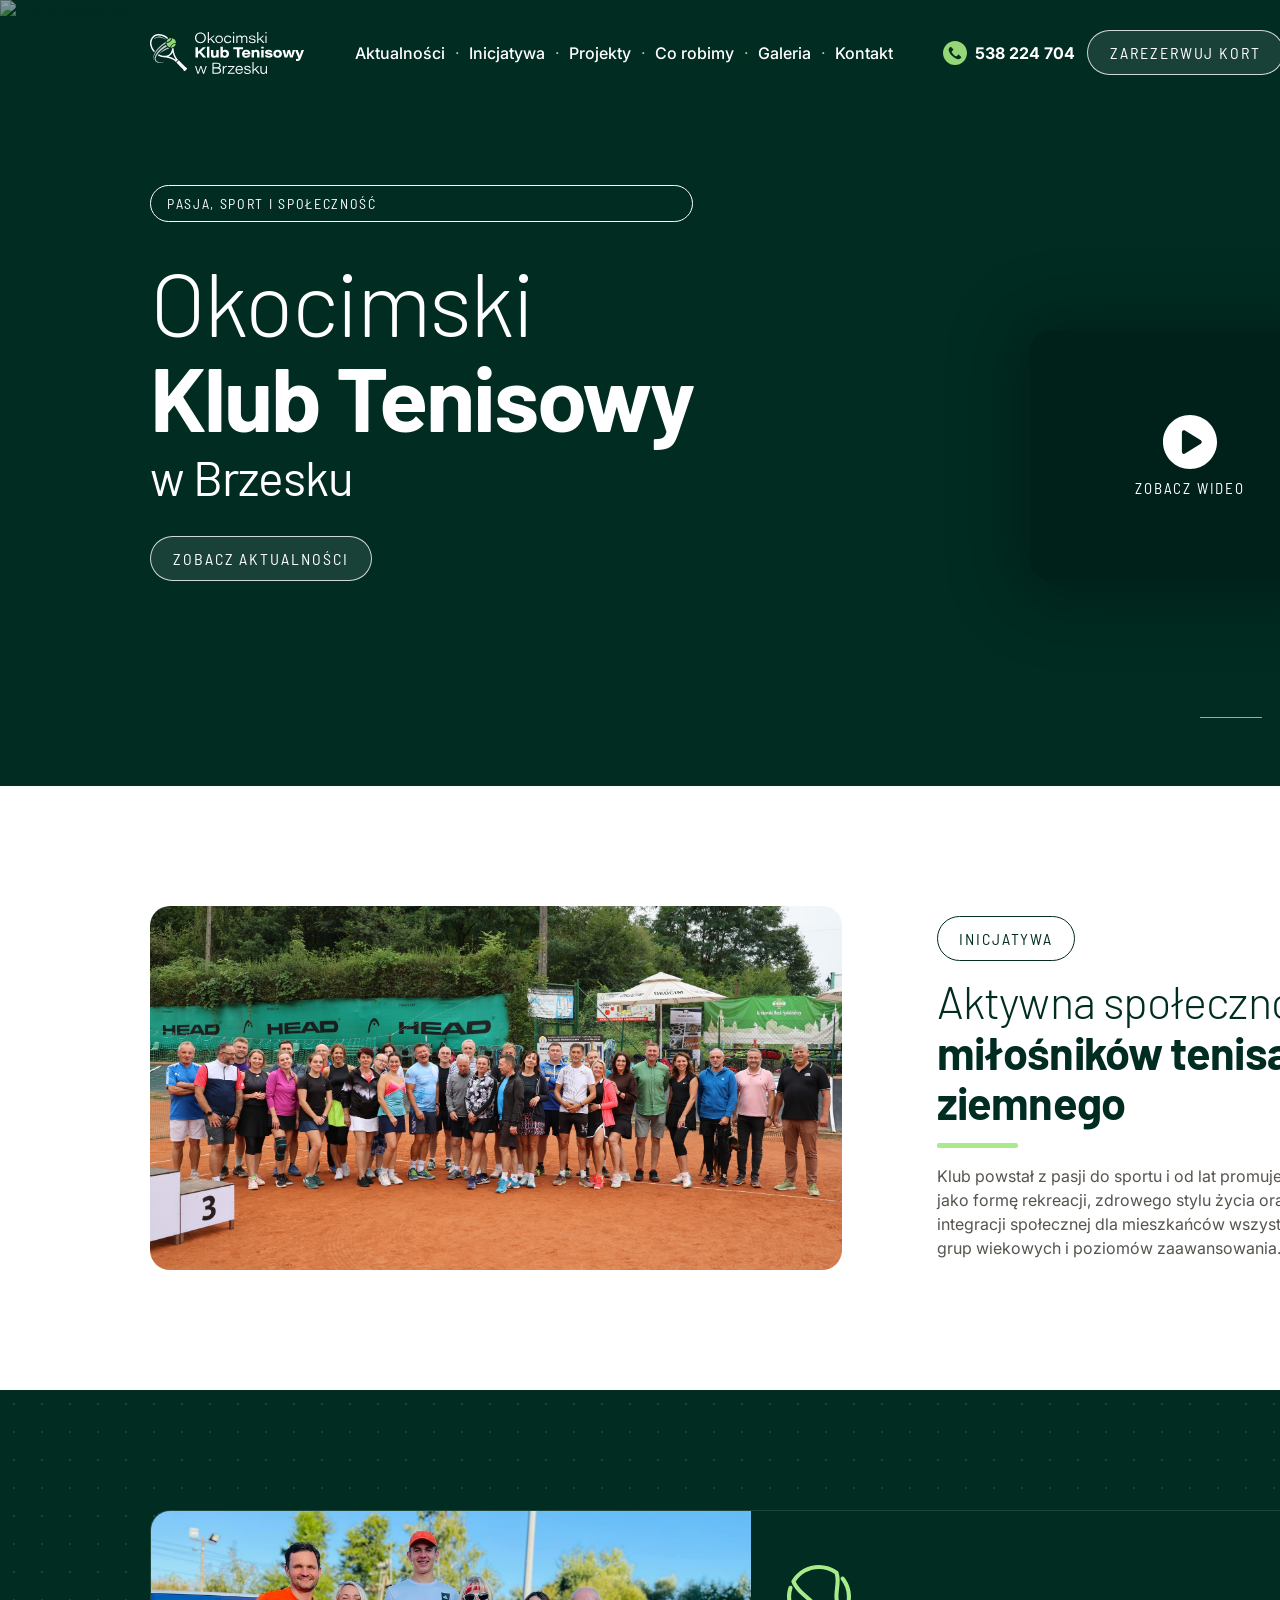
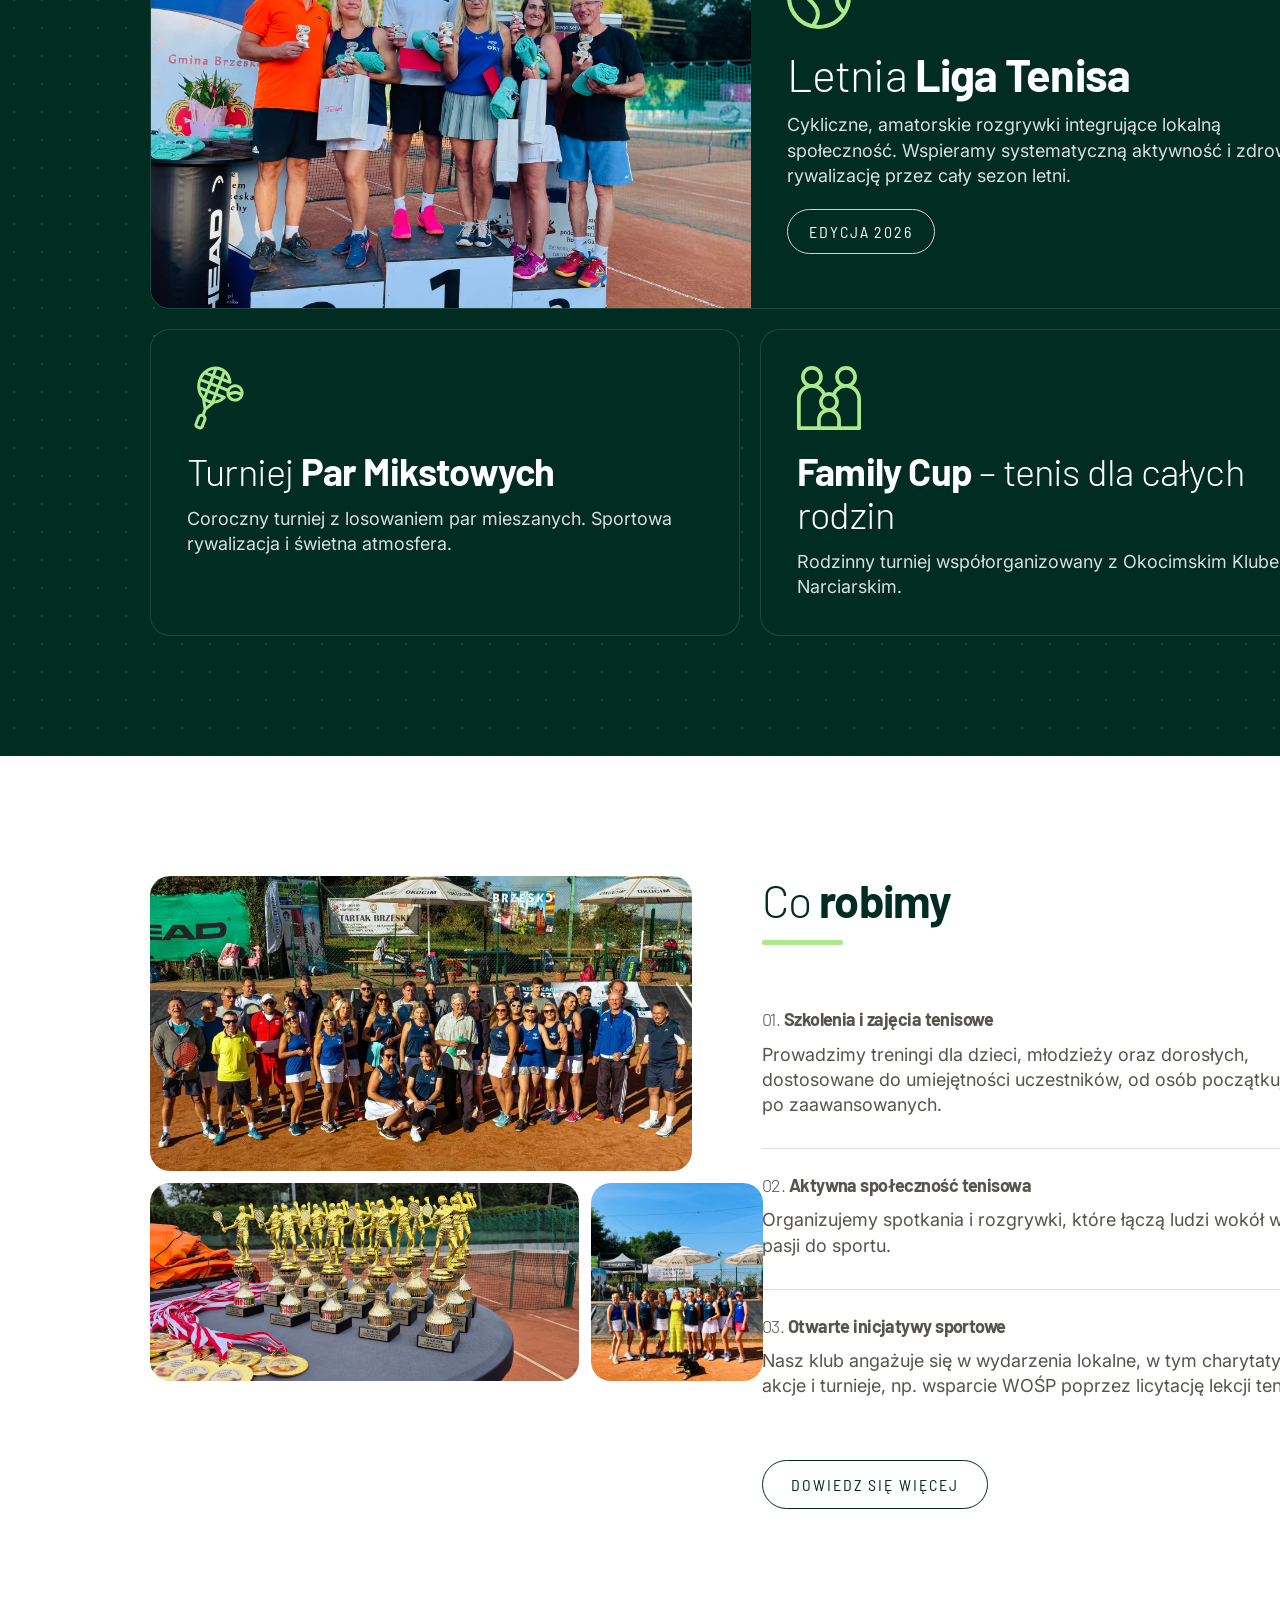
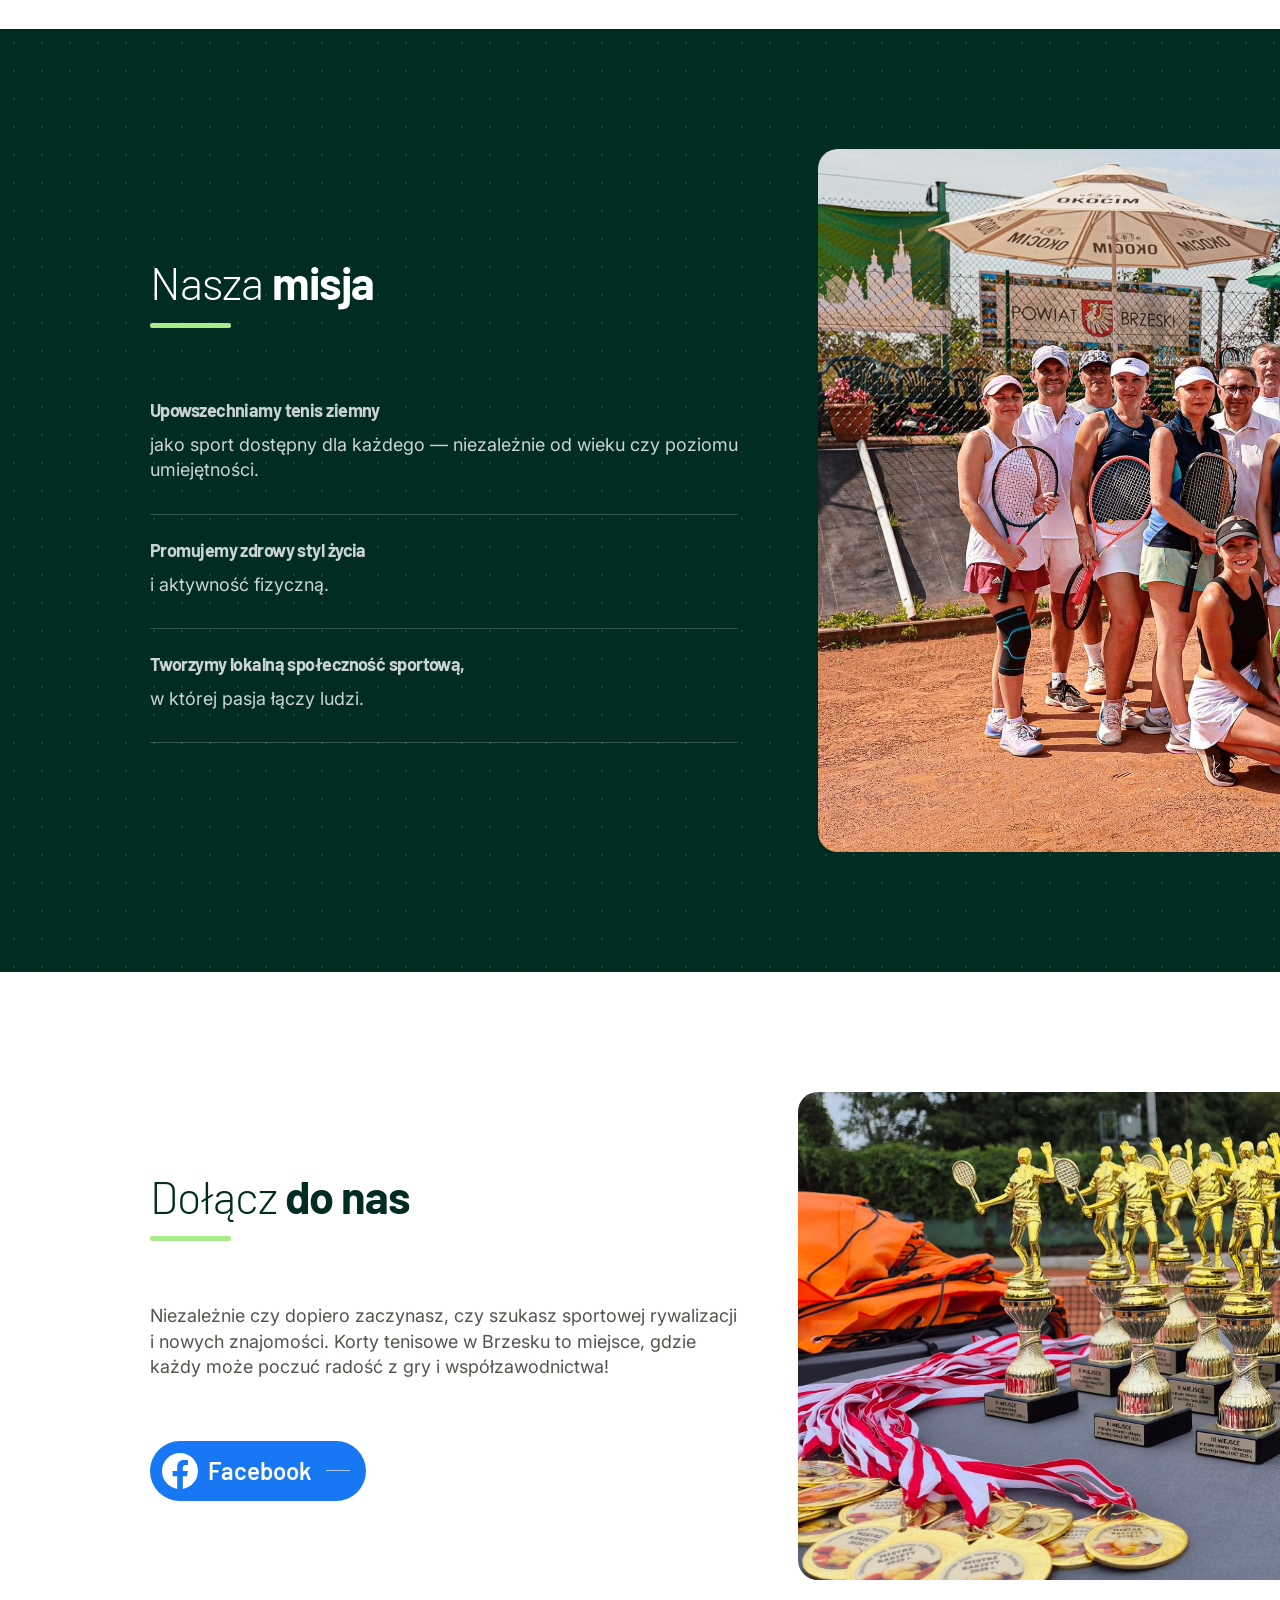
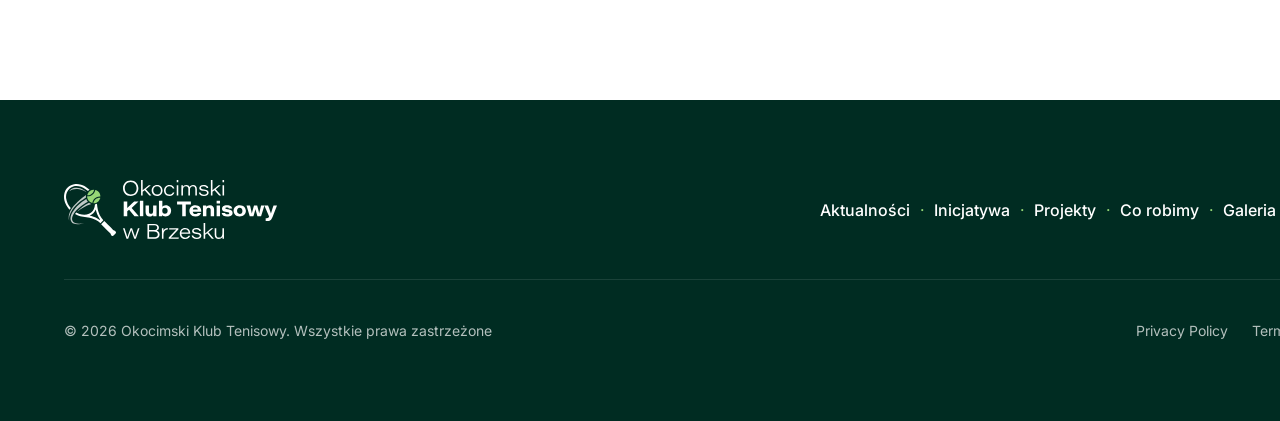
==== index.html @ e3956893 "initial commit: OKT Klub website with hero video" ====
<!DOCTYPE html>
<html lang="pl">
<head>
  <meta charset="UTF-8">
  <meta name="viewport" content="width=device-width, initial-scale=1.0">
  <title>Okocimski Klub Tenisowy w Brzesku</title>
  <link rel="stylesheet" href="assets/css/style.css">
  <style>
    /* ── Hero ── */
    .hero__body {
      position: relative;
      z-index: 5;
      display: flex;
      justify-content: space-between;
      align-items: flex-end;
      padding: 80px 150px 100px;
    }
    .hero__content { display: flex; flex-direction: column; gap: 32px; }
    .hero__badge {
      display: inline-flex; align-items: center; padding: 9px 16px;
      border: 1px solid #fff; border-radius: 100px;
      font-family: 'Barlow Semi Condensed', sans-serif; font-size: 14px;
      letter-spacing: .12em; text-transform: uppercase; color: #fff;
    }
    .hero__heading { display: flex; flex-direction: column; color: #fff; }
    .hero__heading-top  { font-family:'Barlow',sans-serif; font-weight:300; font-size:90px; line-height:1.05; letter-spacing:-2px; }
    .hero__heading-main { font-family:'Barlow',sans-serif; font-weight:700; font-size:90px; line-height:1.05; letter-spacing:-2px; }
    .hero__heading-sub  { font-family:'Barlow',sans-serif; font-weight:400; font-size:48px; line-height:1.1;  letter-spacing:-1px; margin-top:8px; }
    .hero__video-card { flex-shrink:0; position:relative; width:320px; border-radius:20px; overflow:hidden; box-shadow:0 4px 64px 20px rgba(0,0,0,.25); cursor:pointer; }
    .hero__video-card video { width:100%; height:250px; object-fit:cover; display:block; }
    .hero__video-overlay { position:absolute; inset:0; display:flex; flex-direction:column; align-items:center; justify-content:center; gap:10px; background:rgba(0,0,0,.25); transition:opacity .3s; }
    .hero__video-overlay.hidden { opacity:0; pointer-events:none; }
    .hero__play-btn { width:54px; height:54px; }
    .hero__video-label { font-family:'Barlow Semi Condensed',sans-serif; font-size:15px; letter-spacing:.12em; text-transform:uppercase; color:#fff; }
    .hero__scroll { position:absolute; z-index:5; right:150px; bottom:60px; display:flex; align-items:center; gap:20px; }
    .hero__scroll-line { width:62px; height:1px; background:rgba(255,255,255,.6); }
    .hero__scroll-label { font-family:'Barlow Semi Condensed',sans-serif; font-size:15px; letter-spacing:.12em; text-transform:uppercase; color:rgba(255,255,255,.8); }
    /* ── Aktywna ── */
    .aktywna { display:flex; gap:95px; align-items:center; }
    .aktywna__img { flex-shrink:0; width:692px; height:364px; border-radius:20px; object-fit:cover; }
    .aktywna__content { flex:1; display:flex; flex-direction:column; gap:16px; }
    /* ── Events ── */
    .events-grid { display:flex; flex-direction:column; gap:20px; position:relative; z-index:2; }
    .event-card-main { display:flex; gap:36px; align-items:center; background:var(--green-dark); border:1px solid rgba(255,255,255,.12); border-radius:20px; overflow:hidden; height:399px; }
    .event-card-main__img { width:600px; height:100%; object-fit:cover; flex-shrink:0; }
    .event-card-main__body { flex:1; display:flex; flex-direction:column; gap:21px; align-items:flex-start; padding-right:36px; }
    .event-card-main__icon { width:64px; height:64px; }
    .events-row { display:grid; grid-template-columns:1fr 1fr; gap:20px; }
    .event-card-small { background:var(--green-dark); border:1px solid rgba(255,255,255,.12); border-radius:20px; padding:36px; display:flex; flex-direction:column; gap:21px; }
    .event-card-small__icon { width:64px; height:64px; }
    /* ── Co robimy ── */
    .co-robimy { display:flex; gap:70px; align-items:flex-start; }
    .co-robimy__gallery { flex-shrink:0; width:542px; display:flex; flex-direction:column; gap:12px; }
    .co-robimy__img-top { width:100%; height:295px; border-radius:20px; object-fit:cover; }
    .co-robimy__img-row { display:flex; gap:12px; }
    .co-robimy__img-bottom { flex:1; height:198px; border-radius:20px; object-fit:cover; }
    .co-robimy__content { flex:1; display:flex; flex-direction:column; gap:62px; }
    .co-robimy__list { display:flex; flex-direction:column; gap:24px; }
    .co-robimy__item { display:flex; flex-direction:column; gap:9px; padding-bottom:31px; border-bottom:1px solid rgba(0,44,34,.15); }
    .co-robimy__item:last-child { border-bottom:none; padding-bottom:0; }
    .co-robimy__item-title { font-family:'Barlow',sans-serif; font-size:28px; line-height:1.1; letter-spacing:-.56px; color:var(--green-dark); }
    .co-robimy__item-title span { font-weight:300; }
    .co-robimy__item-title strong { font-weight:700; }
    .co-robimy__item p { font-size:18px; line-height:1.4; color:var(--text-gray); }
    /* ── Misja ── */
    .misja { display:flex; align-items:center; gap:80px; position:relative; z-index:2; }
    .misja__content { flex:0 0 auto; width:588px; display:flex; flex-direction:column; gap:70px; }
    .misja__list { display:flex; flex-direction:column; gap:23px; }
    .misja__item { display:flex; flex-direction:column; gap:9px; padding-bottom:31px; border-bottom:1px solid rgba(255,255,255,.2); }
    .misja__item-title { font-family:'Barlow',sans-serif; font-weight:700; font-size:28px; line-height:1.1; letter-spacing:-.56px; color:#fff; }
    .misja__item p { font-size:18px; line-height:1.4; color:rgba(255,255,255,.8); }
    .misja__image { flex:1; height:703px; border-radius:20px; object-fit:cover; object-position:center top; }
    /* ── Dołącz ── */
    .dolacz { display:flex; align-items:center; justify-content:space-between; gap:60px; }
    .dolacz__content { flex-shrink:0; width:588px; display:flex; flex-direction:column; gap:62px; }
    .dolacz__text { font-size:18px; line-height:1.4; color:var(--text-gray); }
    .dolacz__img { flex:1; height:488px; border-radius:20px; object-fit:cover; }
  </style>
</head>
<body>

<!-- ═══ HERO ═══ -->
<section class="hero">
  <img class="hero__bg" src="assets/images/hero-bg.jpg" alt="Korty tenisowe">
  <nav class="nav">
    <a href="index.html" class="nav__logo">
      <img class="nav__logo-icon" src="assets/images/logo-icon.svg" alt="OKT">
      <span class="nav__logo-text">
        <img class="nav__logo-name" src="assets/images/logo-name.svg" alt="Okocimski Klub Tenisowy">
        <img class="nav__logo-city" src="assets/images/logo-city.svg" alt="w Brzesku">
      </span>
    </a>
    <ul class="nav__links">
      <li><a href="aktualnosci.html">Aktualności</a></li><li><span class="nav__dot">·</span></li>
      <li><a href="inicjatywa.html">Inicjatywa</a></li><li><span class="nav__dot">·</span></li>
      <li><a href="projekty.html">Projekty</a></li><li><span class="nav__dot">·</span></li>
      <li><a href="co-robimy.html">Co robimy</a></li><li><span class="nav__dot">·</span></li>
      <li><a href="galeria.html">Galeria</a></li><li><span class="nav__dot">·</span></li>
      <li><a href="kontakt.html">Kontakt</a></li>
    </ul>
    <div class="nav__right">
      <div class="nav__phone">
        <img src="assets/images/phone-icon.svg" alt="">
        <span>538 224 704</span>
      </div>
      <a href="kontakt.html" class="btn-outline">Zarezerwuj kort</a>
      <div class="nav__social">
        <img src="assets/images/facebook-icon.svg" alt="Facebook">
        <img src="assets/images/instagram-icon.svg" alt="Instagram">
      </div>
    </div>
  </nav>
  <div class="hero__body">
    <div class="hero__content">
      <span class="hero__badge">Pasja, Sport i Społeczność</span>
      <div class="hero__heading">
        <span class="hero__heading-top">Okocimski</span>
        <span class="hero__heading-main">Klub Tenisowy</span>
        <span class="hero__heading-sub">w Brzesku</span>
      </div>
      <a href="aktualnosci.html" class="btn-outline" style="width:fit-content;">Zobacz aktualności</a>
    </div>
    <div class="hero__video-card" id="heroVideoCard">
      <video id="heroVideo" src="assets/29 września 2023 [0QRg7v_GG4A] (3)_1.mp4" muted playsinline preload="metadata"></video>
      <div class="hero__video-overlay" id="heroVideoOverlay">
        <img class="hero__play-btn" src="assets/images/play-button.svg" alt="Odtwórz">
        <span class="hero__video-label">Zobacz Wideo</span>
      </div>
    </div>
  </div>
  <div class="hero__scroll">
    <div class="hero__scroll-line"></div>
    <span class="hero__scroll-label">Przewiń</span>
  </div>
</section>

<!-- ═══ AKTYWNA SPOŁECZNOŚĆ ═══ -->
<section class="section">
  <div class="aktywna">
    <img class="aktywna__img" src="assets/images/group-photo.jpg" alt="Społeczność tenisowa">
    <div class="aktywna__content">
      <span class="badge-outline">Inicjatywa</span>
      <div>
        <h2 class="heading-xl"><em>Aktywna społeczność </em><strong>miłośników tenisa ziemnego</strong></h2>
        <span class="accent-line"></span>
      </div>
      <p class="text-body">Klub powstał z pasji do sportu i od lat promuje tenis jako formę rekreacji, zdrowego stylu życia oraz integracji społecznej dla mieszkańców wszystkich grup wiekowych i poziomów zaawansowania.</p>
    </div>
  </div>
</section>

<!-- ═══ EVENTY ═══ -->
<section class="section section--dark section--dots">
  <div class="events-grid">
    <div class="event-card-main">
      <img class="event-card-main__img" src="assets/images/liga-photo.jpg" alt="Liga Tenisa">
      <div class="event-card-main__body">
        <img class="event-card-main__icon" src="assets/images/tennis-icon.svg" alt="">
        <div>
          <h2 class="heading-xl heading-xl--white"><em style="color:#fff;font-weight:300;">Letnia </em><strong style="color:#fff;">Liga Tenisa</strong></h2>
          <p class="text-body text-body--white text-body--lg" style="margin-top:12px;">Cykliczne, amatorskie rozgrywki integrujące lokalną społeczność. Wspieramy systematyczną aktywność i zdrową rywalizację przez cały sezon letni.</p>
        </div>
        <a href="projekty.html" class="btn-outline-white">Edycja 2026</a>
      </div>
    </div>
    <div class="events-row">
      <div class="event-card-small">
        <img class="event-card-small__icon" src="assets/images/mikstowe-icon.svg" alt="">
        <div>
          <h3 class="heading-lg" style="color:#fff;"><em style="color:#fff;font-weight:300;">Turniej </em><strong style="color:#fff;">Par Mikstowych</strong></h3>
          <p class="text-body text-body--white text-body--lg" style="margin-top:12px;">Coroczny turniej z losowaniem par mieszanych. Sportowa rywalizacja i świetna atmosfera.</p>
        </div>
      </div>
      <div class="event-card-small">
        <img class="event-card-small__icon" src="assets/images/family-icon.svg" alt="">
        <div>
          <h3 class="heading-lg" style="color:#fff;"><strong style="color:#fff;">Family Cup</strong><em style="color:#fff;font-weight:300;"> – tenis dla całych rodzin</em></h3>
          <p class="text-body text-body--white text-body--lg" style="margin-top:12px;">Rodzinny turniej współorganizowany z Okocimskim Klubem Narciarskim.</p>
        </div>
      </div>
    </div>
  </div>
</section>

<!-- ═══ CO ROBIMY ═══ -->
<section class="section">
  <div class="co-robimy">
    <div class="co-robimy__gallery">
      <img class="co-robimy__img-top" src="assets/images/co-robimy-1.jpg" alt="Szkolenia">
      <div class="co-robimy__img-row">
        <img class="co-robimy__img-bottom" src="assets/images/co-robimy-2.jpg" alt="Społeczność">
        <img class="co-robimy__img-bottom" src="assets/images/co-robimy-3.jpg" alt="Inicjatywy">
      </div>
    </div>
    <div class="co-robimy__content">
      <div>
        <h2 class="heading-xl"><em>Co </em><strong>robimy</strong></h2>
        <span class="accent-line"></span>
      </div>
      <div class="co-robimy__list">
        <div class="co-robimy__item">
          <p class="co-robimy__item-title"><span>01. </span><strong>Szkolenia i zajęcia tenisowe</strong></p>
          <p>Prowadzimy treningi dla dzieci, młodzieży oraz dorosłych, dostosowane do umiejętności uczestników, od osób początkujących po zaawansowanych.</p>
        </div>
        <div class="co-robimy__item">
          <p class="co-robimy__item-title"><span>02. </span><strong>Aktywna społeczność tenisowa</strong></p>
          <p>Organizujemy spotkania i rozgrywki, które łączą ludzi wokół wspólnej pasji do sportu.</p>
        </div>
        <div class="co-robimy__item">
          <p class="co-robimy__item-title"><span>03. </span><strong>Otwarte inicjatywy sportowe</strong></p>
          <p>Nasz klub angażuje się w wydarzenia lokalne, w tym charytatywne akcje i turnieje, np. wsparcie WOŚP poprzez licytację lekcji tenisa.</p>
        </div>
      </div>
      <a href="co-robimy.html" class="btn-outline-dark" style="width:fit-content;">Dowiedz się więcej</a>
    </div>
  </div>
</section>

<!-- ═══ NASZA MISJA ═══ -->
<section class="section section--dark section--dots">
  <div class="misja">
    <div class="misja__content">
      <div>
        <h2 class="heading-xl heading-xl--white"><em style="color:#fff;font-weight:300;">Nasza </em><strong style="color:#fff;">misja</strong></h2>
        <span class="accent-line"></span>
      </div>
      <div class="misja__list">
        <div class="misja__item">
          <p class="misja__item-title">Upowszechniamy tenis ziemny</p>
          <p>jako sport dostępny dla każdego — niezależnie od wieku czy poziomu umiejętności.</p>
        </div>
        <div class="misja__item">
          <p class="misja__item-title">Promujemy zdrowy styl życia</p>
          <p>i aktywność fizyczną.</p>
        </div>
        <div class="misja__item">
          <p class="misja__item-title">Tworzymy lokalną społeczność sportową,</p>
          <p>w której pasja łączy ludzi.</p>
        </div>
      </div>
    </div>
    <img class="misja__image" src="assets/images/dolacz-photo.jpg" alt="Tenisistka">
  </div>
</section>

<!-- ═══ DOŁĄCZ DO NAS ═══ -->
<section class="section">
  <div class="dolacz">
    <div class="dolacz__content">
      <div>
        <h2 class="heading-xl"><em>Dołącz </em><strong>do nas</strong></h2>
        <span class="accent-line"></span>
      </div>
      <p class="dolacz__text">Niezależnie czy dopiero zaczynasz, czy szukasz sportowej rywalizacji i nowych znajomości. Korty tenisowe w Brzesku to miejsce, gdzie każdy może poczuć radość z gry i współzawodnictwa!</p>
      <a href="https://facebook.com" class="btn-facebook">
        <img src="assets/images/facebook-icon.svg" alt="Facebook">
        Facebook
        <span class="btn-facebook__arrow"></span>
      </a>
    </div>
    <img class="dolacz__img" src="assets/images/co-robimy-2.jpg" alt="Klub tenisowy Brzesko">
  </div>
</section>

<!-- ═══ FOOTER ═══ -->
<footer class="footer">
  <div class="footer__top">
    <a href="index.html" class="footer__logo">
      <img class="footer__logo-icon" src="assets/images/footer-logo-icon.svg" alt="OKT">
      <span class="footer__logo-text">
        <img class="footer__logo-name" src="assets/images/footer-logo-name.svg" alt="Okocimski Klub Tenisowy">
        <img class="footer__logo-city" src="assets/images/footer-logo-city.svg" alt="w Brzesku">
      </span>
    </a>
    <nav class="footer__nav">
      <a href="aktualnosci.html">Aktualności</a><span class="dot">·</span>
      <a href="inicjatywa.html">Inicjatywa</a><span class="dot">·</span>
      <a href="projekty.html">Projekty</a><span class="dot">·</span>
      <a href="co-robimy.html">Co robimy</a><span class="dot">·</span>
      <a href="galeria.html">Galeria</a><span class="dot">·</span>
      <a href="kontakt.html">Kontakt</a><span class="dot">·</span>
      <div class="footer__social">
        <img src="assets/images/footer-facebook.svg" alt="Facebook">
        <img src="assets/images/footer-instagram.svg" alt="Instagram">
      </div>
    </nav>
  </div>
  <hr class="footer__divider">
  <div class="footer__credits">
    <p class="footer__copy">© 2026 Okocimski Klub Tenisowy. Wszystkie prawa zastrzeżone</p>
    <div class="footer__links">
      <a href="#">Privacy Policy</a>
      <a href="#">Terms of Service</a>
      <a href="kontakt.html">Kontakt</a>
    </div>
  </div>
</footer>

<script>
  (function () {
    var card = document.getElementById('heroVideoCard');
    var video = document.getElementById('heroVideo');
    var overlay = document.getElementById('heroVideoOverlay');
    if (!card || !video || !overlay) return;

    card.addEventListener('click', function () {
      if (video.paused) {
        video.play();
        overlay.classList.add('hidden');
      } else {
        video.pause();
        overlay.classList.remove('hidden');
      }
    });

    video.addEventListener('ended', function () {
      overlay.classList.remove('hidden');
    });
  })();
</script>
</body>
</html>
---- assets/css/style.css ----
/* ═══════════════════════════════════════════════
   Okocimski Klub Tenisowy — Shared Stylesheet
   ═══════════════════════════════════════════════ */

@import url('https://fonts.googleapis.com/css2?family=Barlow:wght@300;400;600;700&family=Barlow+Semi+Condensed:wght@400;600&family=Inter:wght@400;500;700&display=swap');

*, *::before, *::after { box-sizing: border-box; margin: 0; padding: 0; }

:root {
  --green-dark:    #002c22;
  --green-accent:  #a9eb8a;
  --green-dot:     #95d776;
  --text-gray:     #57534d;
  --facebook-blue: #1877f2;
  --white:         #ffffff;
}

body {
  font-family: 'Inter', sans-serif;
  background: #fff;
  color: var(--green-dark);
  min-width: 1500px;
}

img { display: block; }
a { text-decoration: none; }

/* ─── NAV ─── */
.nav {
  display: flex;
  align-items: center;
  justify-content: space-between;
  padding: 30px 150px;
  position: relative;
  z-index: 10;
}
.nav__logo {
  display: flex;
  align-items: center;
  gap: 8px;
}
.nav__logo-icon { width: 37px; height: 37px; }
.nav__logo-text { display: flex; flex-direction: column; }
.nav__logo-name { width: 109px; height: 29px; }
.nav__logo-city { width: 72px; height: 12px; margin-top: 1px; }

.nav__links {
  display: flex;
  align-items: center;
  gap: 10px;
  list-style: none;
}
.nav__links a {
  font-family: 'Inter', sans-serif;
  font-weight: 500;
  font-size: 16px;
  line-height: 20px;
  color: #fff;
  transition: color .2s;
}
.nav__links a:hover { color: var(--green-accent); }
.nav__links a.active { color: var(--green-accent); }
.nav__dot { color: var(--green-dot); font-size: 16px; }

.nav__right { display: flex; align-items: center; gap: 12px; }
.nav__phone { display: flex; align-items: center; gap: 8px; }
.nav__phone img { width: 24px; height: 24px; }
.nav__phone span { font-weight: 700; font-size: 16px; color: #fff; }
.nav__social { display: flex; align-items: center; gap: 6px; }
.nav__social img { width: 24px; height: 24px; }

.btn-outline {
  display: inline-flex;
  align-items: center;
  padding: 12px 22px;
  border: 1px solid rgba(255,255,255,.8);
  border-radius: 100px;
  background: rgba(255,255,255,.1);
  font-family: 'Barlow Semi Condensed', sans-serif;
  font-size: 16px;
  letter-spacing: .12em;
  text-transform: uppercase;
  color: #fff;
  cursor: pointer;
  transition: background .2s;
}
.btn-outline:hover { background: rgba(255,255,255,.2); }

/* ─── HERO SHARED ─── */
.hero {
  position: relative;
  width: 100%;
  min-height: 786px;
  background: var(--green-dark);
  overflow: hidden;
}
.hero__bg {
  position: absolute;
  inset: 0;
  width: 100%;
  height: 100%;
  object-fit: cover;
  opacity: .55;
  pointer-events: none;
}

/* ─── PAGE HERO (subpages) ─── */
.page-hero {
  position: relative;
  width: 100%;
  height: 400px;
  background: var(--green-dark);
  overflow: hidden;
  display: flex;
  align-items: flex-end;
}
.page-hero__bg {
  position: absolute;
  inset: 0;
  width: 100%;
  height: 100%;
  object-fit: cover;
  opacity: .4;
  pointer-events: none;
}
.page-hero__content {
  position: relative;
  z-index: 5;
  padding: 0 150px 60px;
}
.page-hero__badge {
  display: inline-flex;
  align-items: center;
  padding: 9px 16px;
  border: 1px solid rgba(255,255,255,.5);
  border-radius: 100px;
  font-family: 'Barlow Semi Condensed', sans-serif;
  font-size: 14px;
  letter-spacing: .12em;
  text-transform: uppercase;
  color: rgba(255,255,255,.8);
  margin-bottom: 16px;
}
.page-hero__title {
  font-size: 72px;
  line-height: 1.05;
  letter-spacing: -1.5px;
  color: #fff;
}
.page-hero__title em { font-style: normal; font-family: 'Barlow', sans-serif; font-weight: 300; }
.page-hero__title strong { font-family: 'Barlow', sans-serif; font-weight: 700; }

/* ─── SECTION ─── */
.section { padding: 120px 150px; }
.section--dark {
  background: var(--green-dark);
  position: relative;
  overflow: hidden;
}
.section--dots::before {
  content: '';
  position: absolute;
  inset: 0;
  background-image: radial-gradient(circle, rgba(169,235,138,.15) 1.5px, transparent 1.5px);
  background-size: 28px 28px;
  pointer-events: none;
}

/* ─── TYPOGRAPHY ─── */
.heading-xl {
  font-size: 45px;
  line-height: 1.1;
  letter-spacing: -.9px;
}
.heading-xl em { font-style: normal; font-family: 'Barlow', sans-serif; font-weight: 300; }
.heading-xl strong { font-family: 'Barlow', sans-serif; font-weight: 700; }
.heading-xl--white { color: #fff; }

.heading-lg {
  font-size: 38px;
  line-height: 1.1;
  letter-spacing: -.8px;
}
.heading-lg em { font-style: normal; font-family: 'Barlow', sans-serif; font-weight: 300; }
.heading-lg strong { font-family: 'Barlow', sans-serif; font-weight: 700; }

.heading-md {
  font-family: 'Barlow', sans-serif;
  font-weight: 700;
  font-size: 28px;
  line-height: 1.2;
  letter-spacing: -.5px;
}

.text-body {
  font-family: 'Inter', sans-serif;
  font-weight: 400;
  font-size: 16px;
  line-height: 1.5;
  color: var(--text-gray);
}
.text-body--lg { font-size: 18px; line-height: 1.4; }
.text-body--white { color: rgba(255,255,255,.85); }

.accent-line {
  display: block;
  width: 81px;
  height: 5px;
  background: var(--green-accent);
  border-radius: 2px;
  margin-top: 14px;
}

/* ─── BADGES ─── */
.badge-outline {
  display: inline-flex;
  align-items: center;
  padding: 12px 21px;
  border: 1px solid var(--green-dark);
  border-radius: 100px;
  font-family: 'Barlow Semi Condensed', sans-serif;
  font-size: 16px;
  letter-spacing: .12em;
  text-transform: uppercase;
  color: var(--green-dark);
  width: fit-content;
}
.badge-green {
  display: inline-flex;
  align-items: center;
  padding: 8px 18px;
  border-radius: 100px;
  background: var(--green-accent);
  font-family: 'Barlow Semi Condensed', sans-serif;
  font-size: 14px;
  letter-spacing: .1em;
  text-transform: uppercase;
  color: var(--green-dark);
  font-weight: 600;
  width: fit-content;
}

/* ─── BUTTONS ─── */
.btn-primary {
  display: inline-flex;
  align-items: center;
  gap: 10px;
  padding: 14px 28px;
  border-radius: 100px;
  background: var(--green-dark);
  font-family: 'Barlow Semi Condensed', sans-serif;
  font-size: 16px;
  letter-spacing: .12em;
  text-transform: uppercase;
  color: #fff;
  border: none;
  cursor: pointer;
  transition: background .2s;
}
.btn-primary:hover { background: #003d30; }

.btn-outline-dark {
  display: inline-flex;
  align-items: center;
  padding: 14px 28px;
  border-radius: 100px;
  background: transparent;
  border: 1.5px solid var(--green-dark);
  font-family: 'Barlow Semi Condensed', sans-serif;
  font-size: 16px;
  letter-spacing: .12em;
  text-transform: uppercase;
  color: var(--green-dark);
  cursor: pointer;
  transition: background .2s;
}
.btn-outline-dark:hover { background: rgba(0,44,34,.05); }

.btn-outline-white {
  display: inline-flex;
  align-items: center;
  padding: 12px 21px;
  border: 1px solid rgba(255,255,255,.8);
  border-radius: 100px;
  font-family: 'Barlow Semi Condensed', sans-serif;
  font-size: 16px;
  letter-spacing: .12em;
  text-transform: uppercase;
  color: #fff;
}
.btn-outline-white:hover { background: rgba(255,255,255,.1); }

.btn-facebook {
  display: inline-flex;
  align-items: center;
  gap: 10px;
  padding: 12px 16px 12px 12px;
  background: var(--facebook-blue);
  border-radius: 100px;
  color: #fff;
  font-family: 'Barlow', sans-serif;
  font-weight: 600;
  font-size: 24px;
  line-height: 1.1;
  width: fit-content;
}
.btn-facebook img { width: 36px; height: 36px; }
.btn-facebook__arrow {
  display: inline-block;
  width: 24px;
  height: 1px;
  background: rgba(255,255,255,.6);
  margin-left: 4px;
}

/* ─── FOOTER ─── */
.footer {
  background: var(--green-dark);
  padding: 80px 64px;
  display: flex;
  flex-direction: column;
  gap: 40px;
}
.footer__top {
  display: flex;
  align-items: center;
  justify-content: space-between;
}
.footer__logo {
  display: flex;
  align-items: center;
  gap: 7px;
}
.footer__logo-icon { width: 52px; height: 52px; }
.footer__logo-text { display: flex; flex-direction: column; }
.footer__logo-name { width: 154px; height: 41px; }
.footer__logo-city { width: 101px; height: 16px; margin-top: 2px; }
.footer__nav {
  display: flex;
  align-items: center;
  gap: 10px;
  flex-wrap: wrap;
}
.footer__nav a {
  font-family: 'Inter', sans-serif;
  font-weight: 500;
  font-size: 16px;
  line-height: 20px;
  color: #fff;
  transition: color .2s;
}
.footer__nav a:hover { color: var(--green-accent); }
.footer__nav .dot { color: var(--green-dot); }
.footer__social { display: flex; align-items: center; gap: 6px; }
.footer__social img { width: 24px; height: 24px; }
.footer__divider {
  border: none;
  height: 1px;
  background: rgba(255,255,255,.1);
}
.footer__credits {
  display: flex;
  align-items: center;
  justify-content: space-between;
}
.footer__copy { font-size: 14px; line-height: 1.5; color: rgba(255,255,255,.7); }
.footer__links { display: flex; gap: 24px; }
.footer__links a { font-size: 14px; line-height: 1.5; color: rgba(255,255,255,.7); }
.footer__links a:hover { color: #fff; }

/* ─── CARD GRID ─── */
.cards-grid {
  display: grid;
  grid-template-columns: repeat(3, 1fr);
  gap: 24px;
}
.cards-grid--2 { grid-template-columns: repeat(2, 1fr); }

.card {
  border-radius: 20px;
  overflow: hidden;
  background: #fff;
  border: 1px solid rgba(0,44,34,.1);
  display: flex;
  flex-direction: column;
  transition: box-shadow .25s;
}
.card:hover { box-shadow: 0 8px 40px rgba(0,44,34,.12); }
.card__img {
  width: 100%;
  height: 240px;
  object-fit: cover;
}
.card__body {
  padding: 28px 28px 32px;
  display: flex;
  flex-direction: column;
  gap: 14px;
  flex: 1;
}
.card__meta {
  display: flex;
  align-items: center;
  gap: 12px;
}
.card__date { font-size: 13px; color: var(--text-gray); }
.card__title {
  font-family: 'Barlow', sans-serif;
  font-weight: 700;
  font-size: 22px;
  line-height: 1.2;
  letter-spacing: -.4px;
  color: var(--green-dark);
}
.card__excerpt { font-size: 15px; line-height: 1.5; color: var(--text-gray); }
.card__link {
  margin-top: auto;
  display: inline-flex;
  align-items: center;
  gap: 6px;
  font-family: 'Barlow Semi Condensed', sans-serif;
  font-size: 14px;
  letter-spacing: .1em;
  text-transform: uppercase;
  color: var(--green-dark);
  font-weight: 600;
  border-bottom: 2px solid var(--green-accent);
  padding-bottom: 2px;
  width: fit-content;
  transition: opacity .2s;
}
.card__link:hover { opacity: .7; }

/* ─── GALLERY GRID ─── */
.gallery-grid {
  display: grid;
  grid-template-columns: repeat(4, 1fr);
  gap: 16px;
}
.gallery-item {
  border-radius: 16px;
  overflow: hidden;
  aspect-ratio: 4/3;
  cursor: pointer;
  position: relative;
}
.gallery-item img {
  width: 100%;
  height: 100%;
  object-fit: cover;
  transition: transform .4s;
}
.gallery-item:hover img { transform: scale(1.04); }
.gallery-item--tall { grid-row: span 2; aspect-ratio: auto; }
.gallery-item--tall img { height: 100%; }
.gallery-item--wide { grid-column: span 2; }

/* ─── FORM ─── */
.form-grid {
  display: grid;
  grid-template-columns: 1fr 1fr;
  gap: 20px;
}
.form-group { display: flex; flex-direction: column; gap: 8px; }
.form-group--full { grid-column: 1 / -1; }
.form-label {
  font-family: 'Inter', sans-serif;
  font-weight: 500;
  font-size: 14px;
  color: var(--green-dark);
  letter-spacing: .01em;
}
.form-input,
.form-select,
.form-textarea {
  font-family: 'Inter', sans-serif;
  font-size: 16px;
  color: var(--green-dark);
  background: #fff;
  border: 1.5px solid rgba(0,44,34,.2);
  border-radius: 12px;
  padding: 14px 18px;
  outline: none;
  transition: border-color .2s;
  width: 100%;
}
.form-input:focus,
.form-select:focus,
.form-textarea:focus { border-color: var(--green-dark); }
.form-textarea { resize: vertical; min-height: 150px; }

.form-checkbox {
  display: flex;
  align-items: flex-start;
  gap: 12px;
  cursor: pointer;
}
.form-checkbox input[type="checkbox"] {
  width: 20px;
  height: 20px;
  flex-shrink: 0;
  accent-color: var(--green-dark);
  margin-top: 2px;
  cursor: pointer;
}
.form-checkbox span { font-size: 14px; line-height: 1.5; color: var(--text-gray); }

/* ─── DIVIDER ─── */
.section-divider {
  height: 1px;
  background: rgba(0,44,34,.1);
  margin: 0 150px;
}

/* ─── BREADCRUMB ─── */
.breadcrumb {
  display: flex;
  align-items: center;
  gap: 8px;
  font-size: 14px;
  color: rgba(255,255,255,.6);
  margin-bottom: 20px;
}
.breadcrumb a { color: rgba(255,255,255,.6); transition: color .2s; }
.breadcrumb a:hover { color: #fff; }
.breadcrumb__sep { color: rgba(255,255,255,.4); }
.breadcrumb__current { color: rgba(255,255,255,.9); }
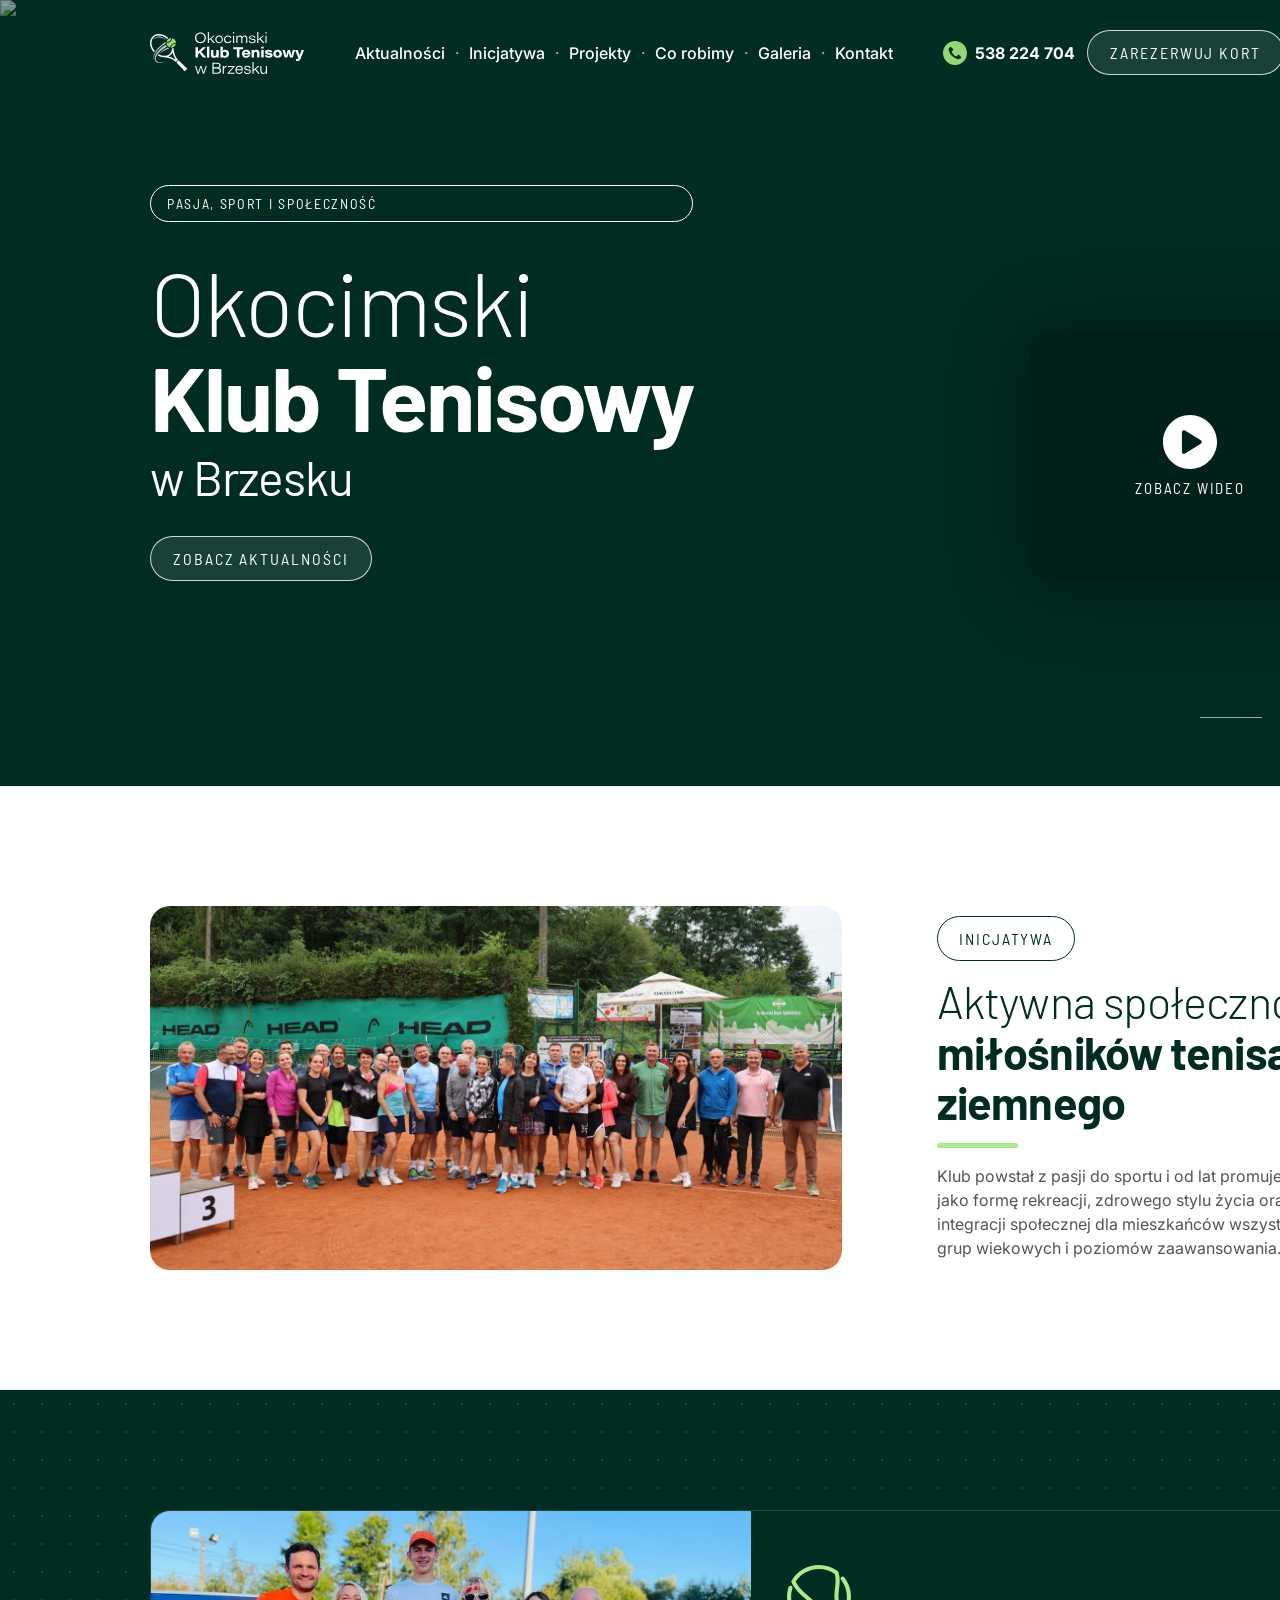
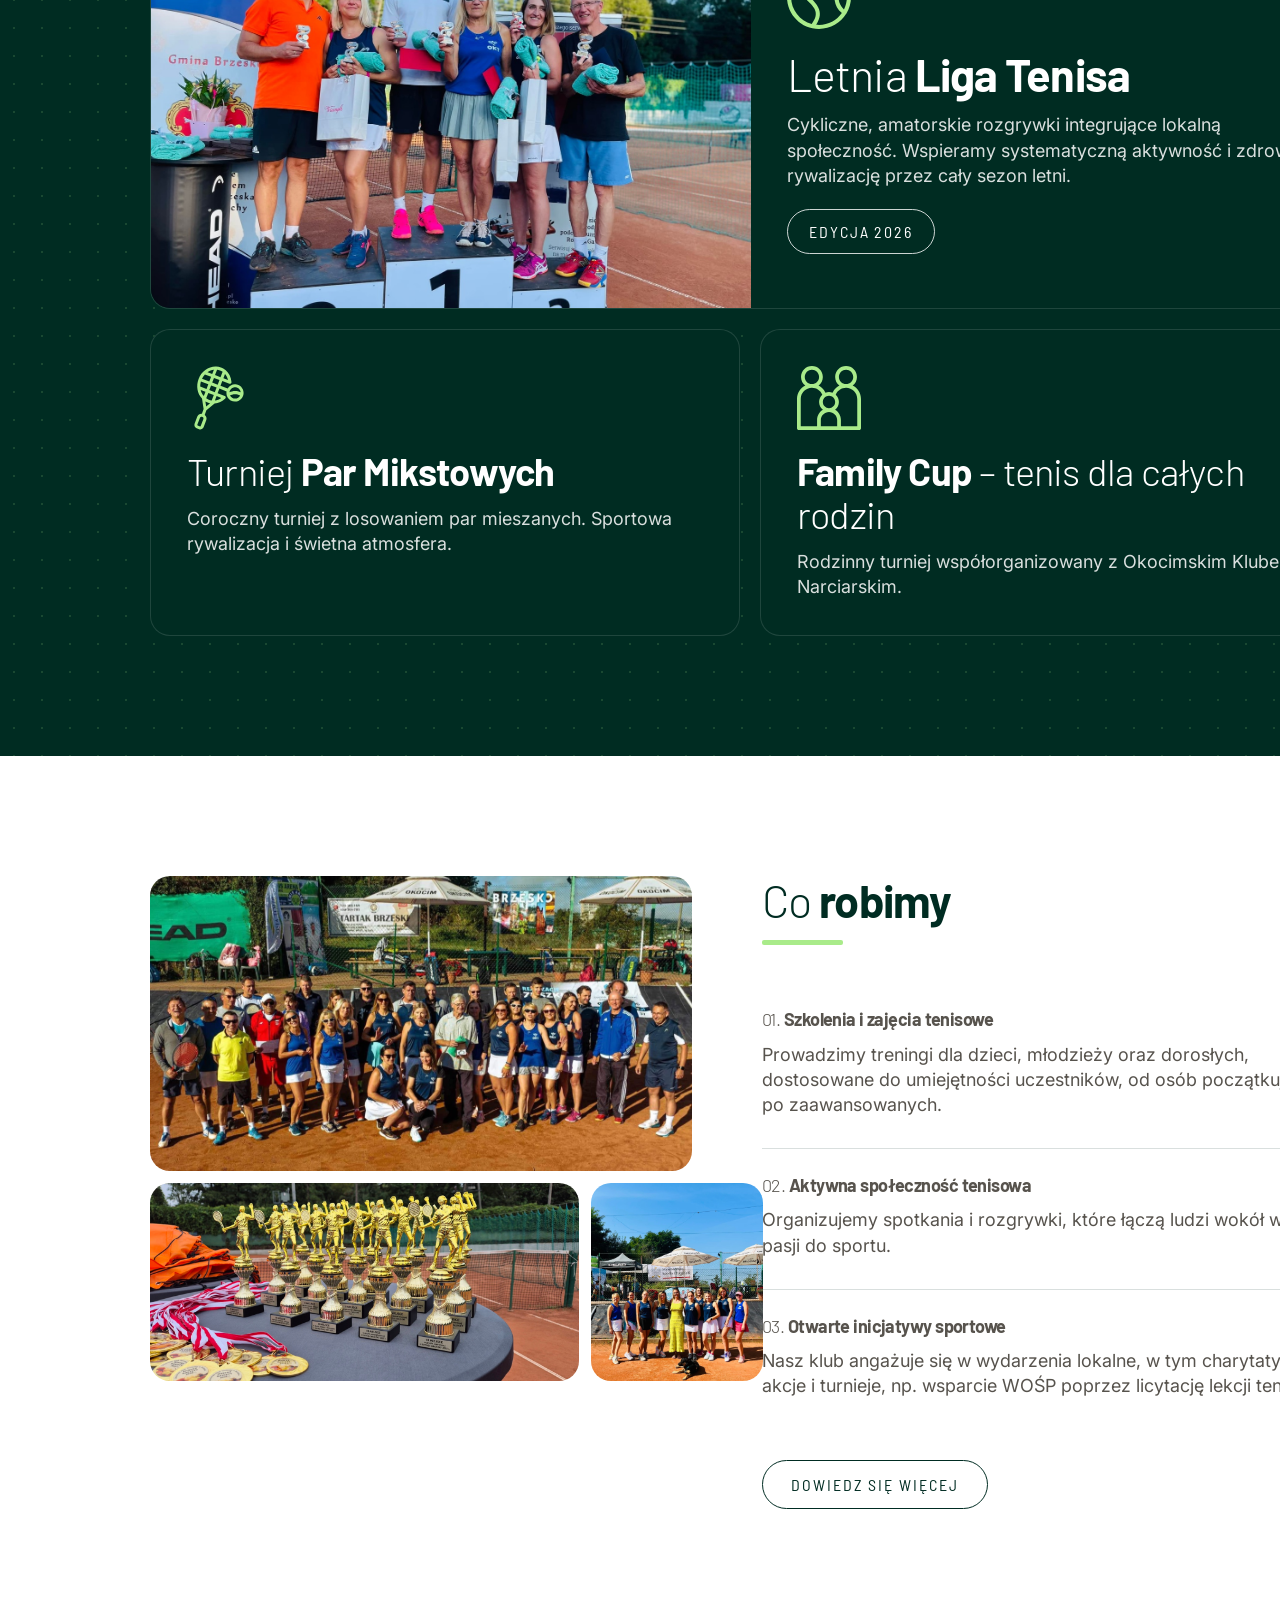
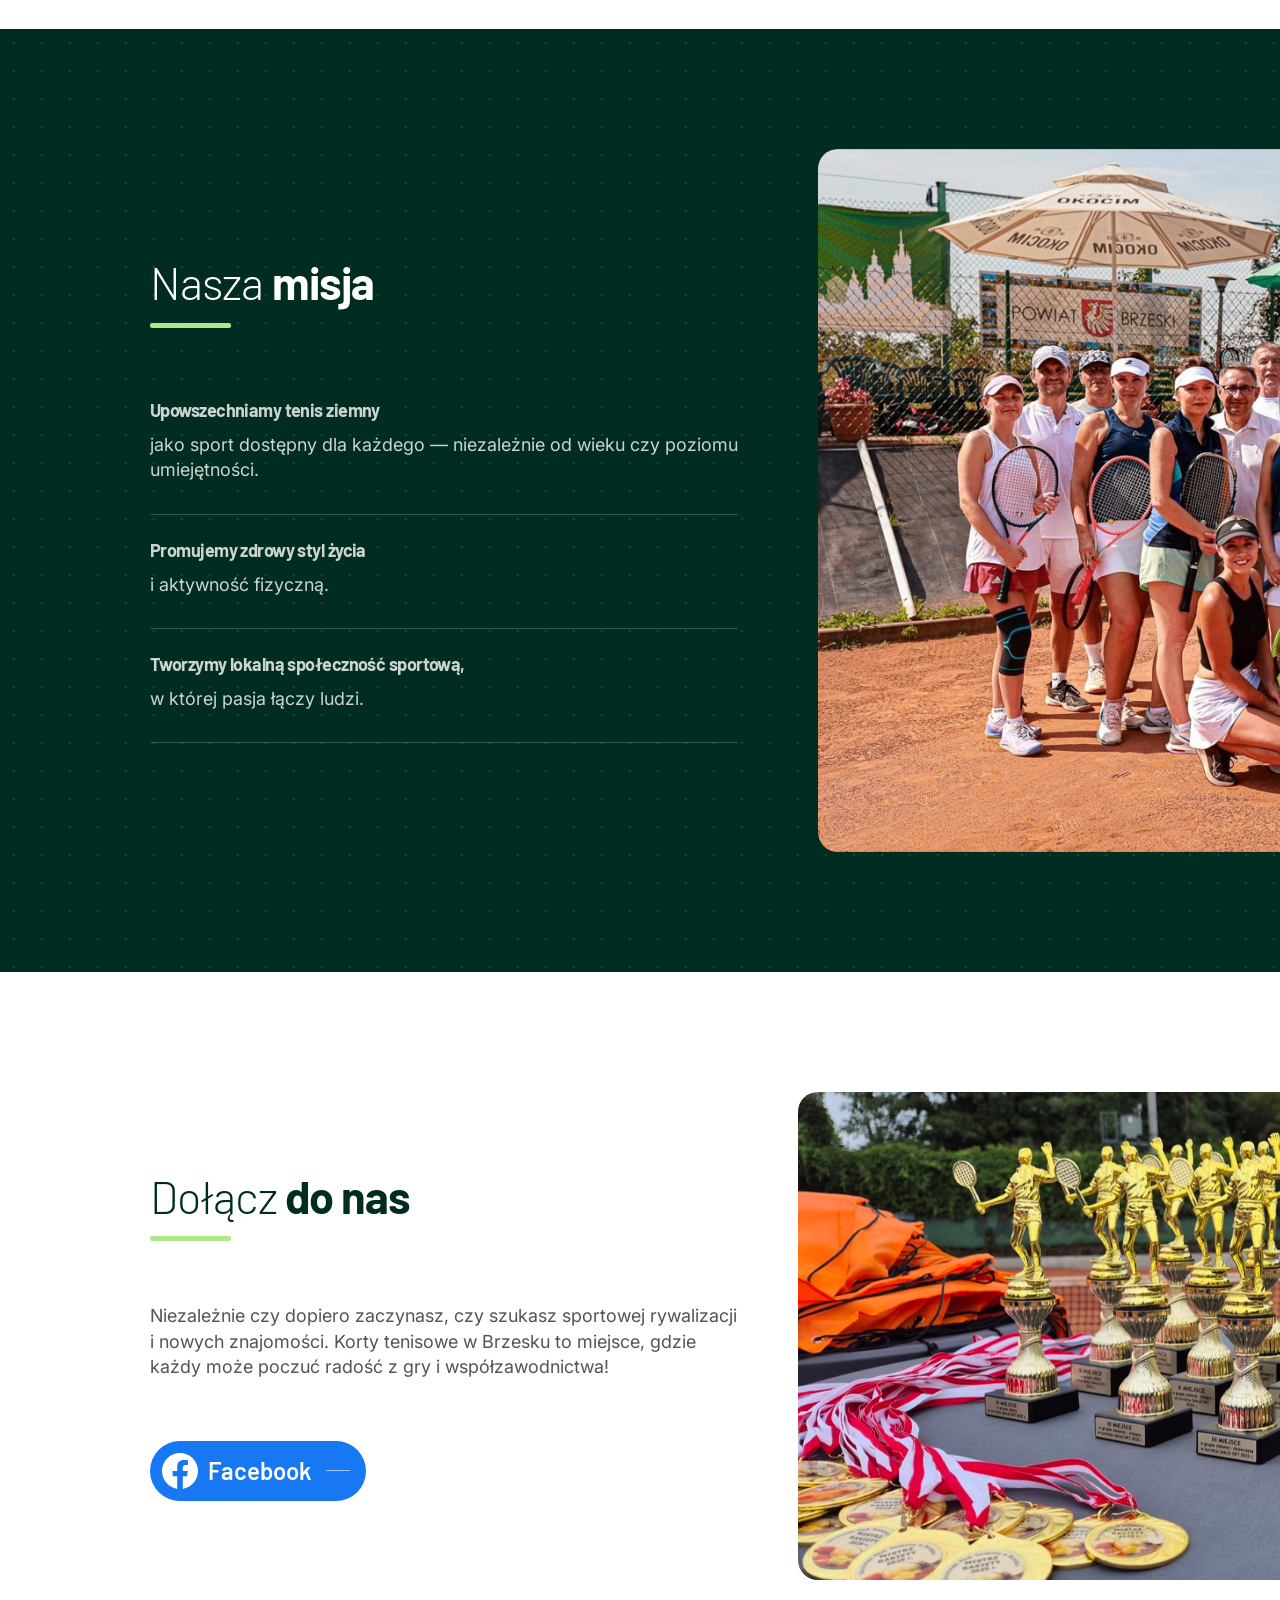
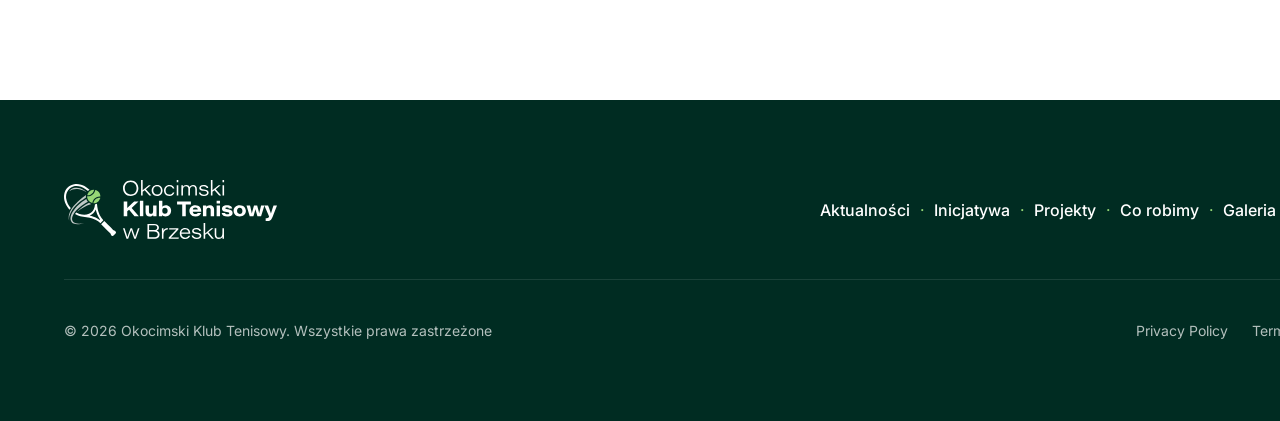
==== commit bdd69ec5: "optimize images, rename hero video to hero-video.mp4" ====
--- a/index.html
+++ b/index.html
@@ -121,7 +121,7 @@
       <a href="aktualnosci.html" class="btn-outline" style="width:fit-content;">Zobacz aktualności</a>
     </div>
     <div class="hero__video-card" id="heroVideoCard">
-      <video id="heroVideo" src="assets/29 września 2023 [0QRg7v_GG4A] (3)_1.mp4" muted playsinline preload="metadata"></video>
+      <video id="heroVideo" src="assets/hero-video.mp4" muted playsinline preload="metadata"></video>
       <div class="hero__video-overlay" id="heroVideoOverlay">
         <img class="hero__play-btn" src="assets/images/play-button.svg" alt="Odtwórz">
         <span class="hero__video-label">Zobacz Wideo</span>
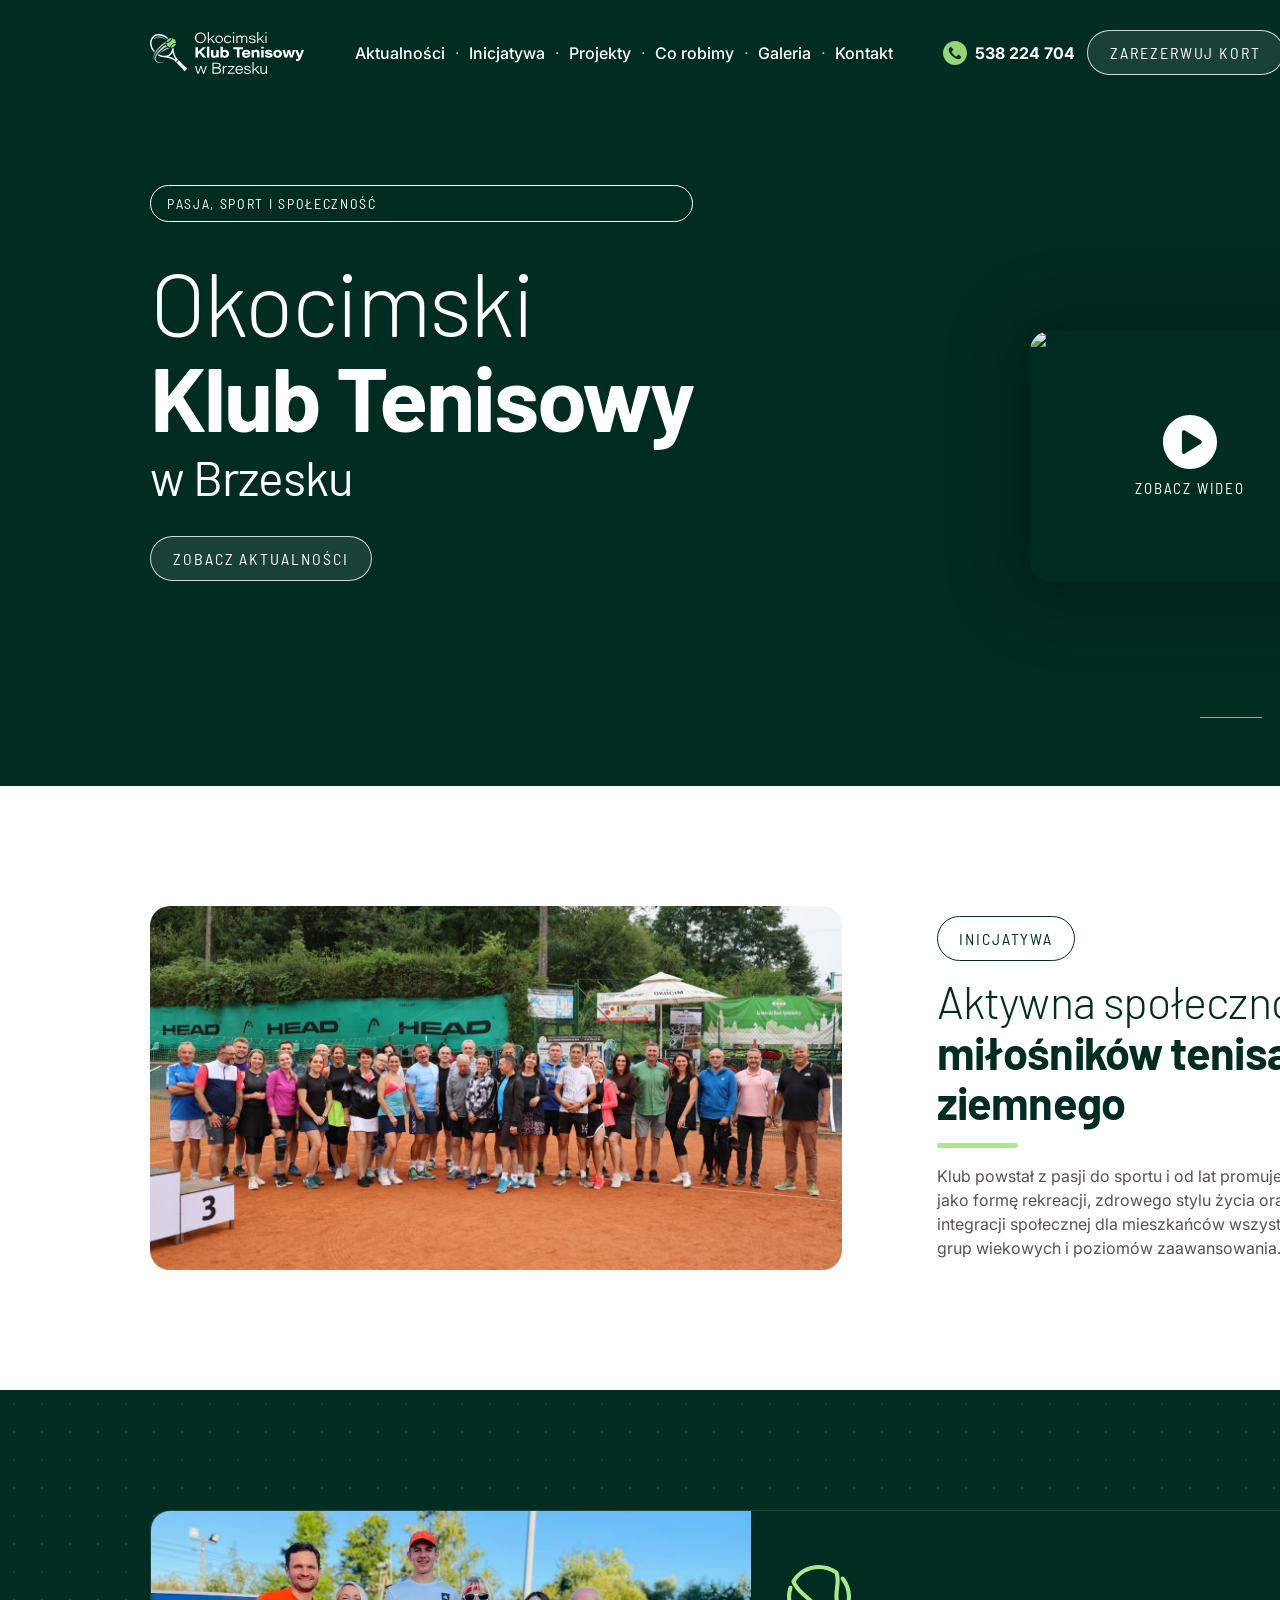
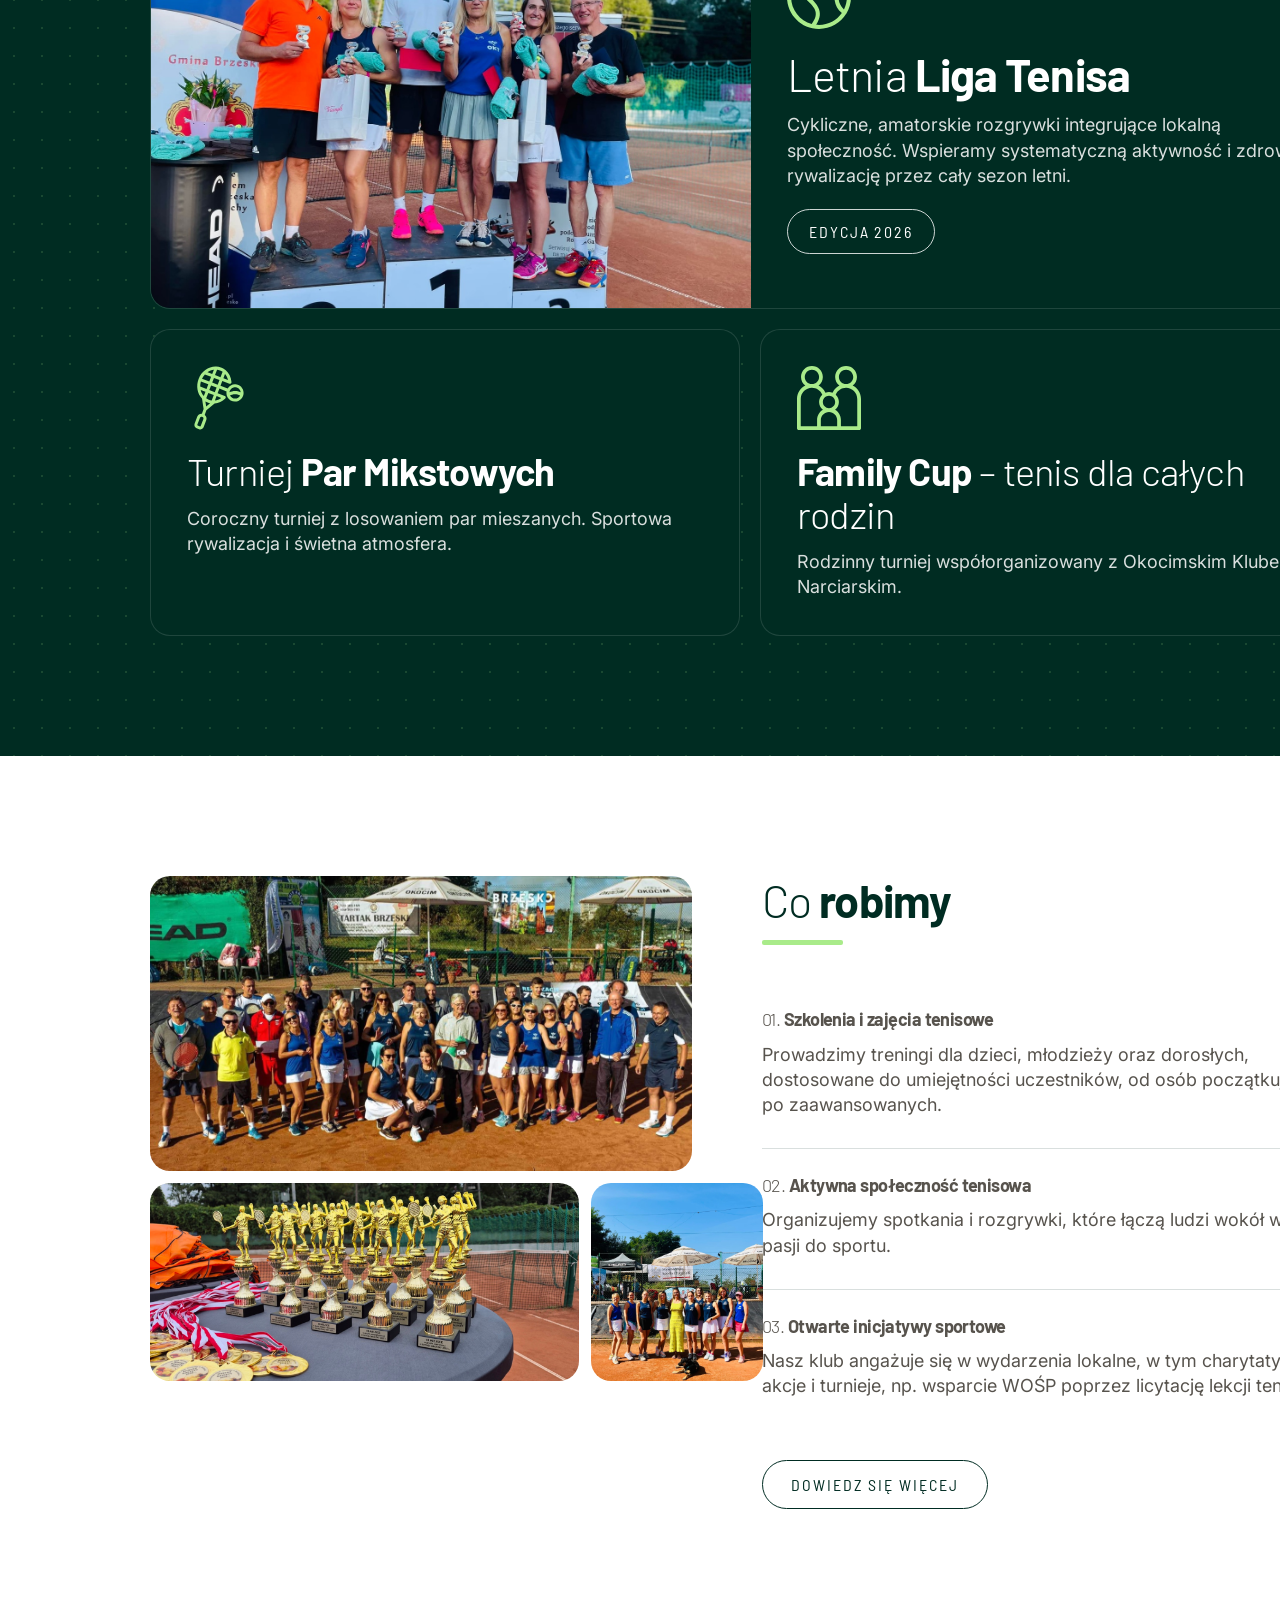
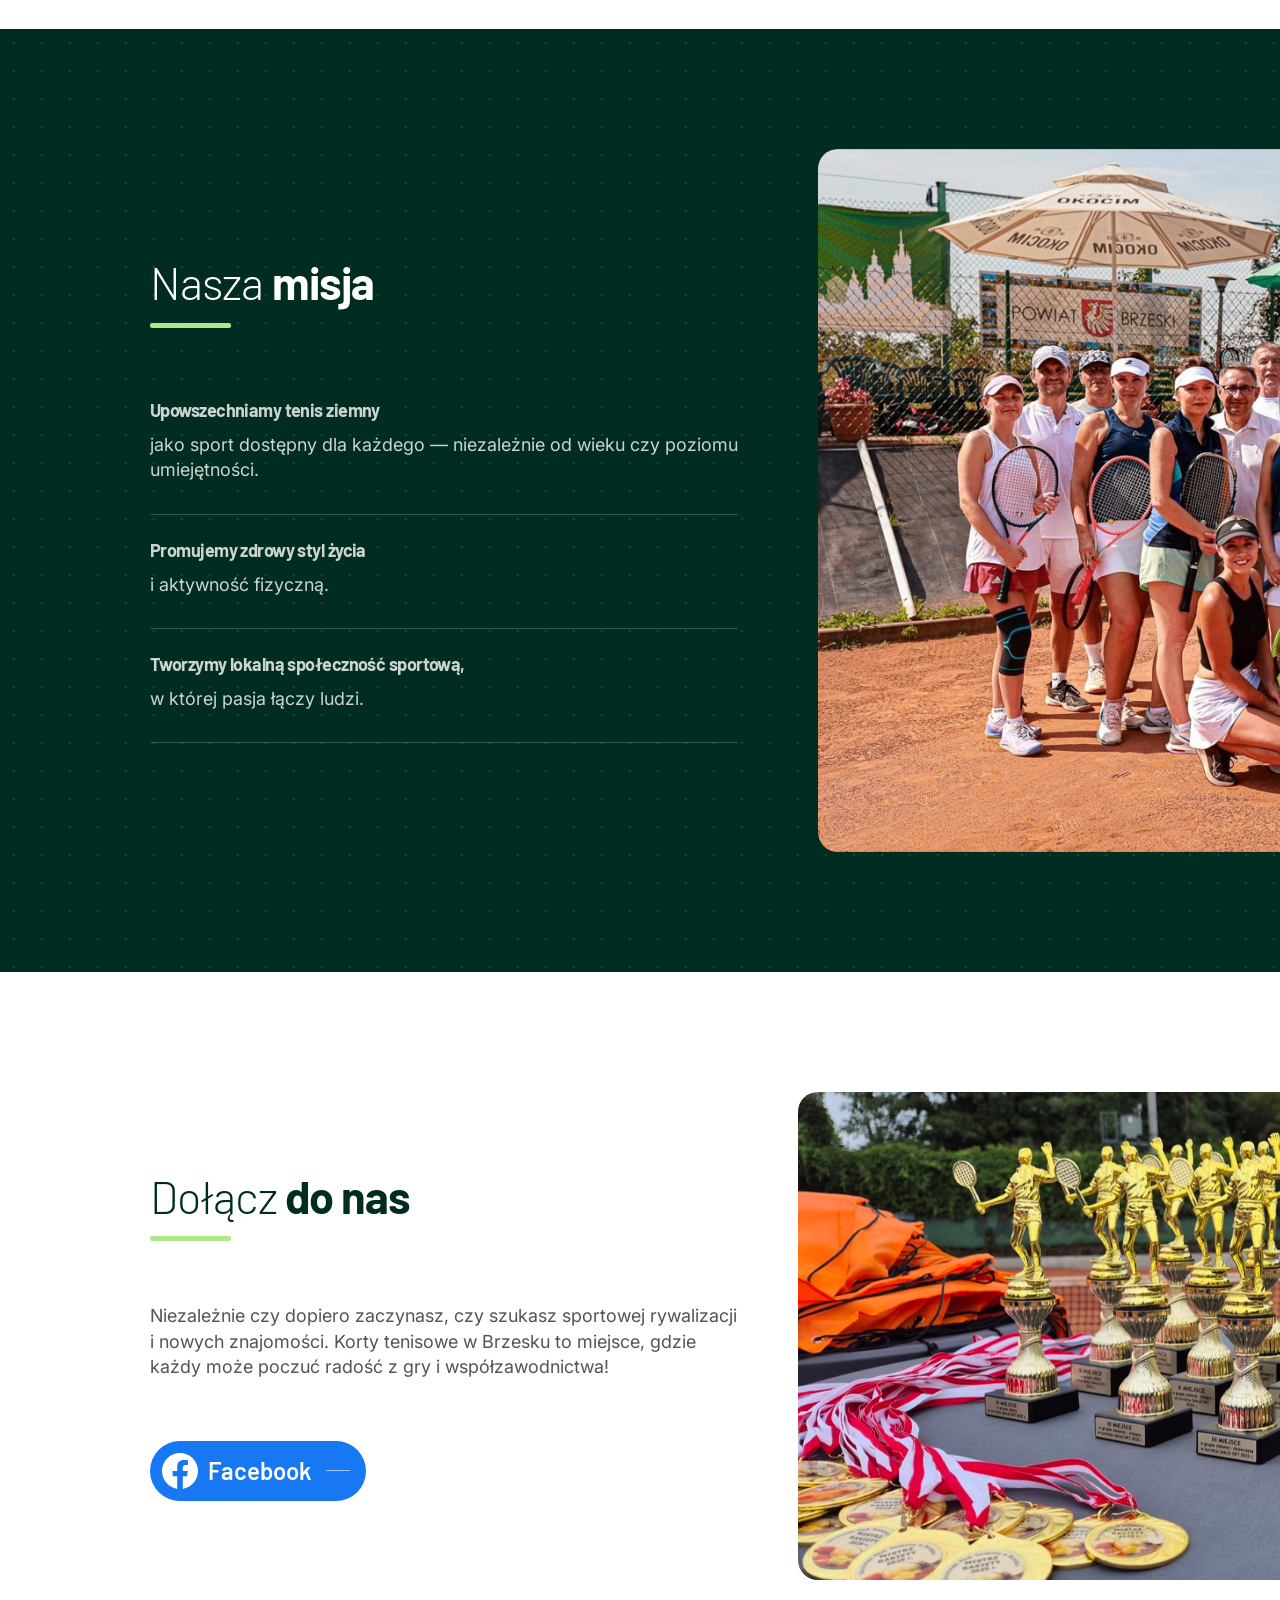
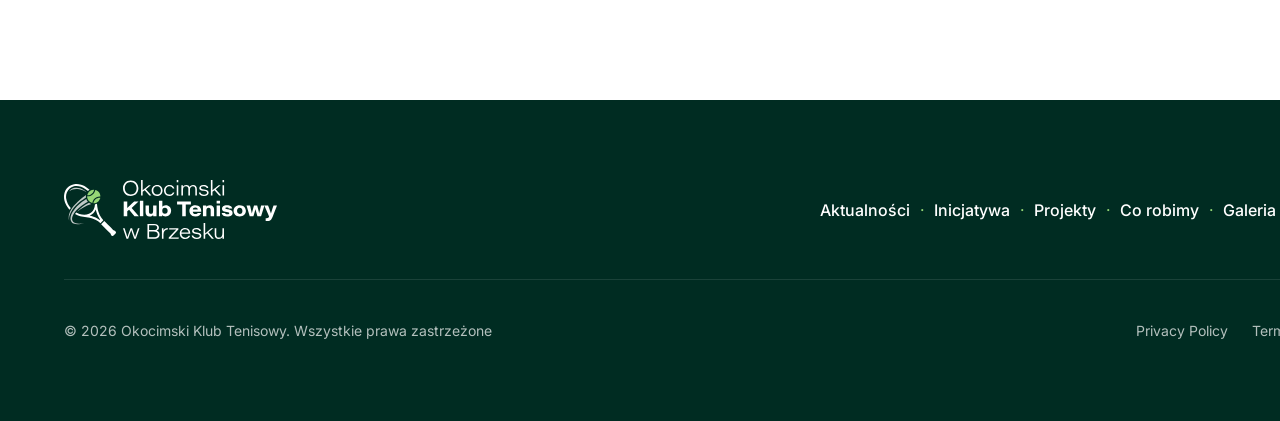
==== commit 0f3f6592: "replace hero background image with looping video, revert video card to static" ====
--- a/index.html
+++ b/index.html
@@ -26,10 +26,9 @@
     .hero__heading-top  { font-family:'Barlow',sans-serif; font-weight:300; font-size:90px; line-height:1.05; letter-spacing:-2px; }
     .hero__heading-main { font-family:'Barlow',sans-serif; font-weight:700; font-size:90px; line-height:1.05; letter-spacing:-2px; }
     .hero__heading-sub  { font-family:'Barlow',sans-serif; font-weight:400; font-size:48px; line-height:1.1;  letter-spacing:-1px; margin-top:8px; }
-    .hero__video-card { flex-shrink:0; position:relative; width:320px; border-radius:20px; overflow:hidden; box-shadow:0 4px 64px 20px rgba(0,0,0,.25); cursor:pointer; }
-    .hero__video-card video { width:100%; height:250px; object-fit:cover; display:block; }
-    .hero__video-overlay { position:absolute; inset:0; display:flex; flex-direction:column; align-items:center; justify-content:center; gap:10px; background:rgba(0,0,0,.25); transition:opacity .3s; }
-    .hero__video-overlay.hidden { opacity:0; pointer-events:none; }
+    .hero__video-card { flex-shrink:0; position:relative; width:320px; border-radius:20px; overflow:hidden; box-shadow:0 4px 64px 20px rgba(0,0,0,.25); }
+    .hero__video-card img.hero__video-bg { width:100%; height:250px; object-fit:cover; }
+    .hero__video-overlay { position:absolute; inset:0; display:flex; flex-direction:column; align-items:center; justify-content:center; gap:10px; }
     .hero__play-btn { width:54px; height:54px; }
     .hero__video-label { font-family:'Barlow Semi Condensed',sans-serif; font-size:15px; letter-spacing:.12em; text-transform:uppercase; color:#fff; }
     .hero__scroll { position:absolute; z-index:5; right:150px; bottom:60px; display:flex; align-items:center; gap:20px; }
@@ -81,7 +80,7 @@
 
 <!-- ═══ HERO ═══ -->
 <section class="hero">
-  <img class="hero__bg" src="assets/images/hero-bg.jpg" alt="Korty tenisowe">
+  <video class="hero__bg" src="assets/hero-video.mp4" autoplay muted loop playsinline></video>
   <nav class="nav">
     <a href="index.html" class="nav__logo">
       <img class="nav__logo-icon" src="assets/images/logo-icon.svg" alt="OKT">
@@ -120,9 +119,9 @@
       </div>
       <a href="aktualnosci.html" class="btn-outline" style="width:fit-content;">Zobacz aktualności</a>
     </div>
-    <div class="hero__video-card" id="heroVideoCard">
-      <video id="heroVideo" src="assets/hero-video.mp4" muted playsinline preload="metadata"></video>
-      <div class="hero__video-overlay" id="heroVideoOverlay">
+    <div class="hero__video-card">
+      <img class="hero__video-bg" src="assets/images/hero-bg.jpg" alt="Wideo">
+      <div class="hero__video-overlay">
         <img class="hero__play-btn" src="assets/images/play-button.svg" alt="Odtwórz">
         <span class="hero__video-label">Zobacz Wideo</span>
       </div>
@@ -296,27 +295,5 @@
   </div>
 </footer>
 
-<script>
-  (function () {
-    var card = document.getElementById('heroVideoCard');
-    var video = document.getElementById('heroVideo');
-    var overlay = document.getElementById('heroVideoOverlay');
-    if (!card || !video || !overlay) return;
-
-    card.addEventListener('click', function () {
-      if (video.paused) {
-        video.play();
-        overlay.classList.add('hidden');
-      } else {
-        video.pause();
-        overlay.classList.remove('hidden');
-      }
-    });
-
-    video.addEventListener('ended', function () {
-      overlay.classList.remove('hidden');
-    });
-  })();
-</script>
 </body>
 </html>
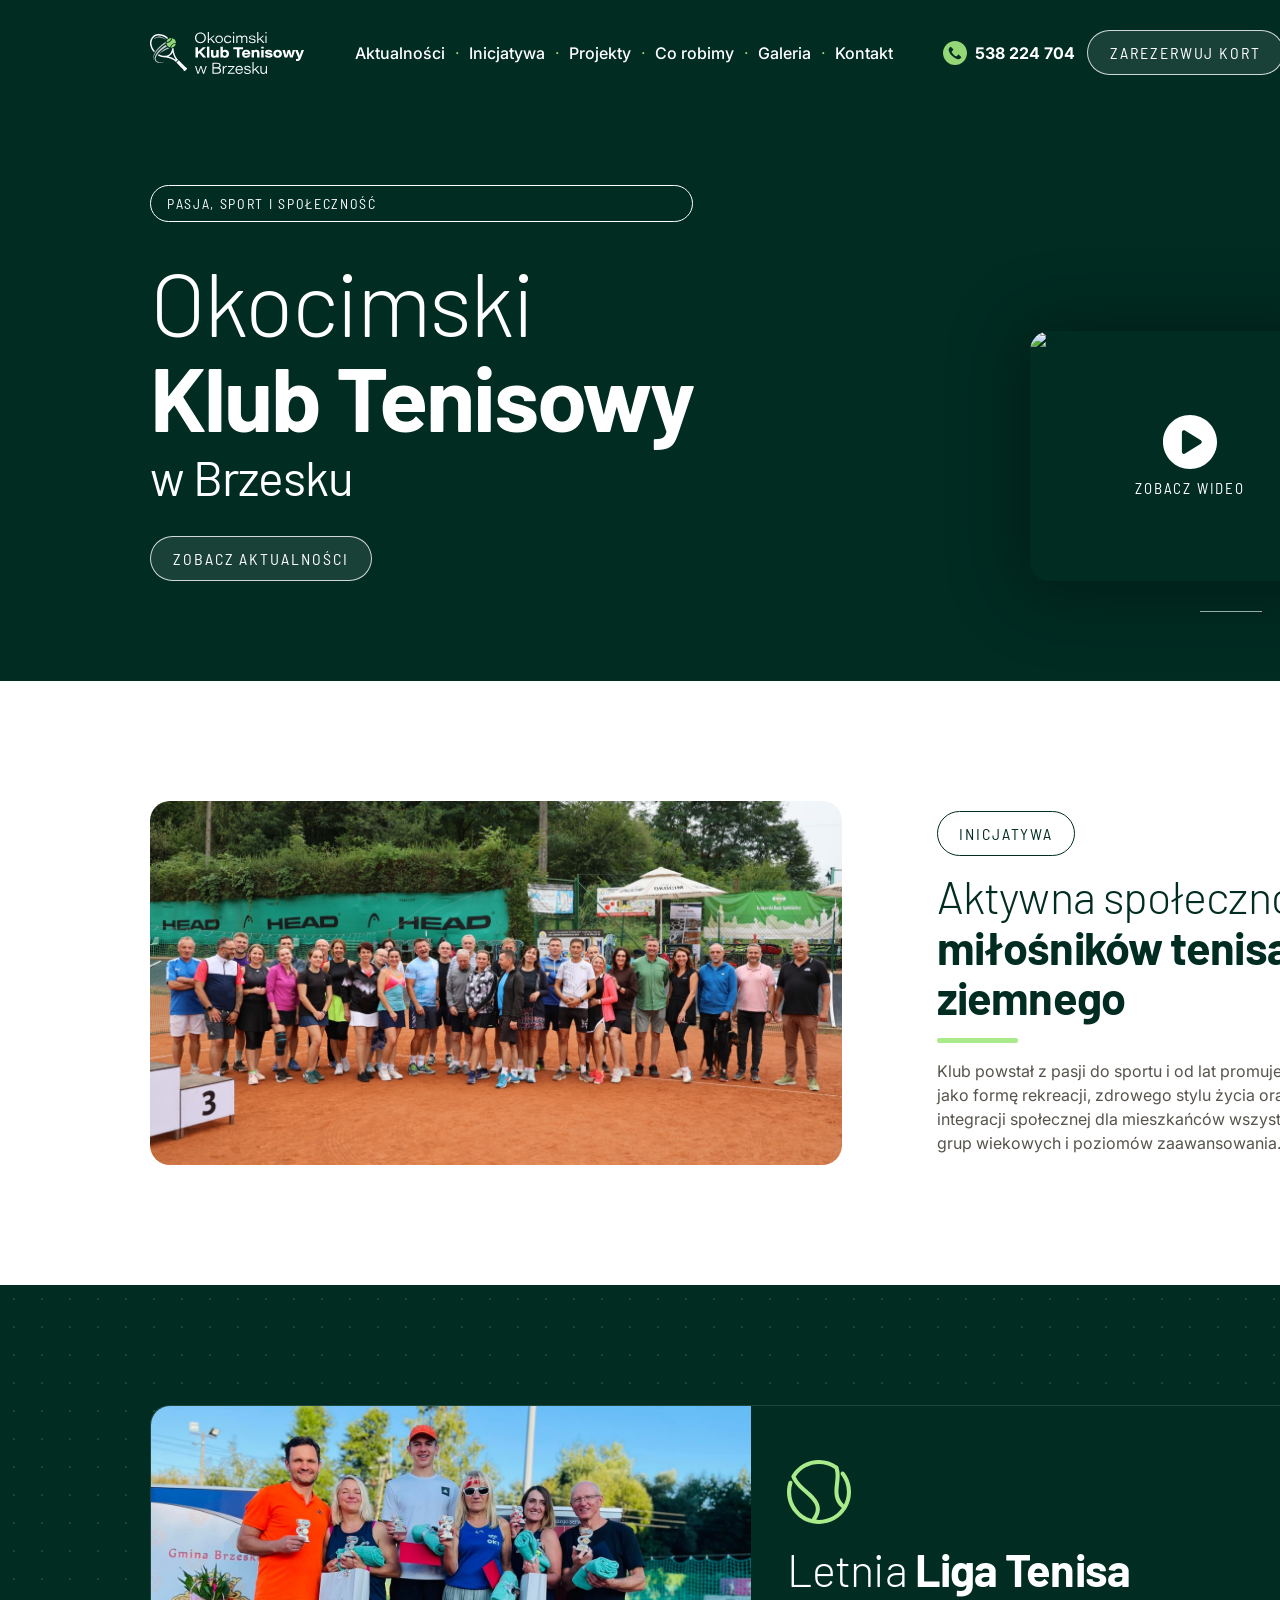
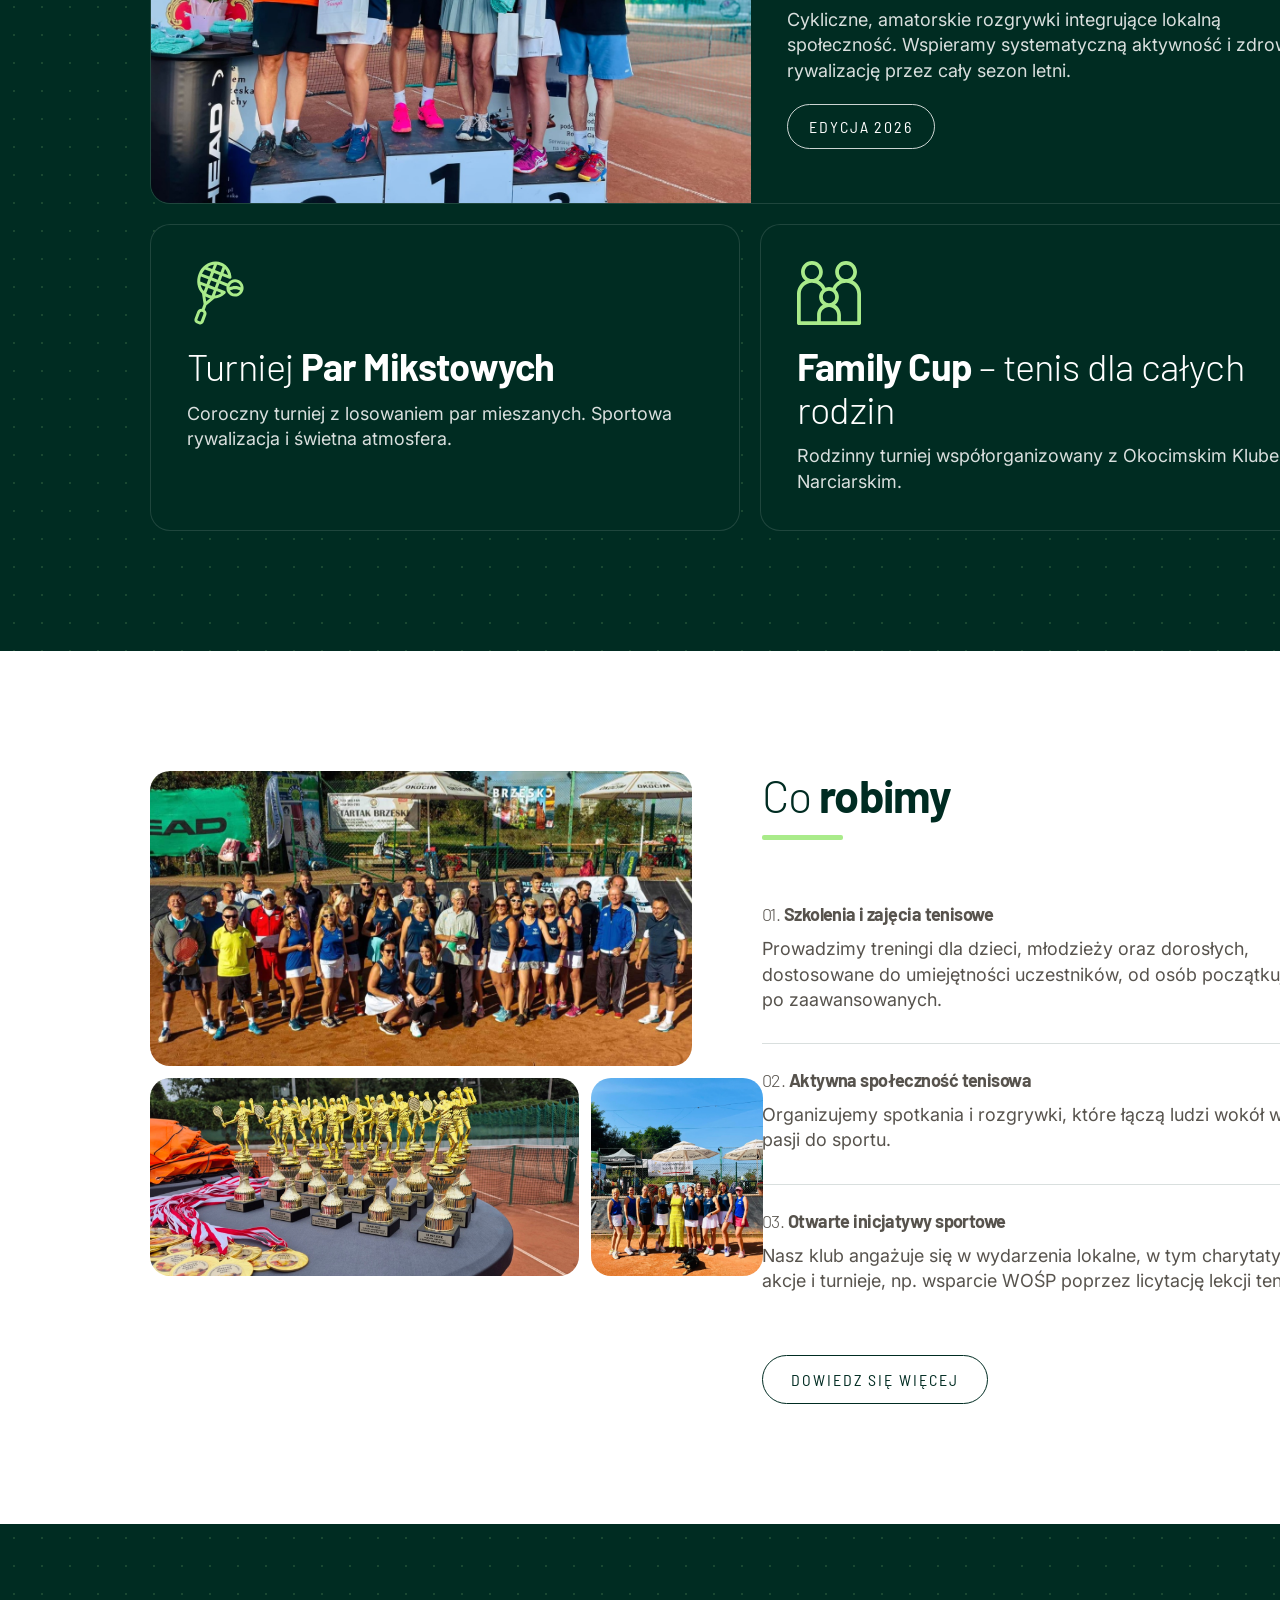
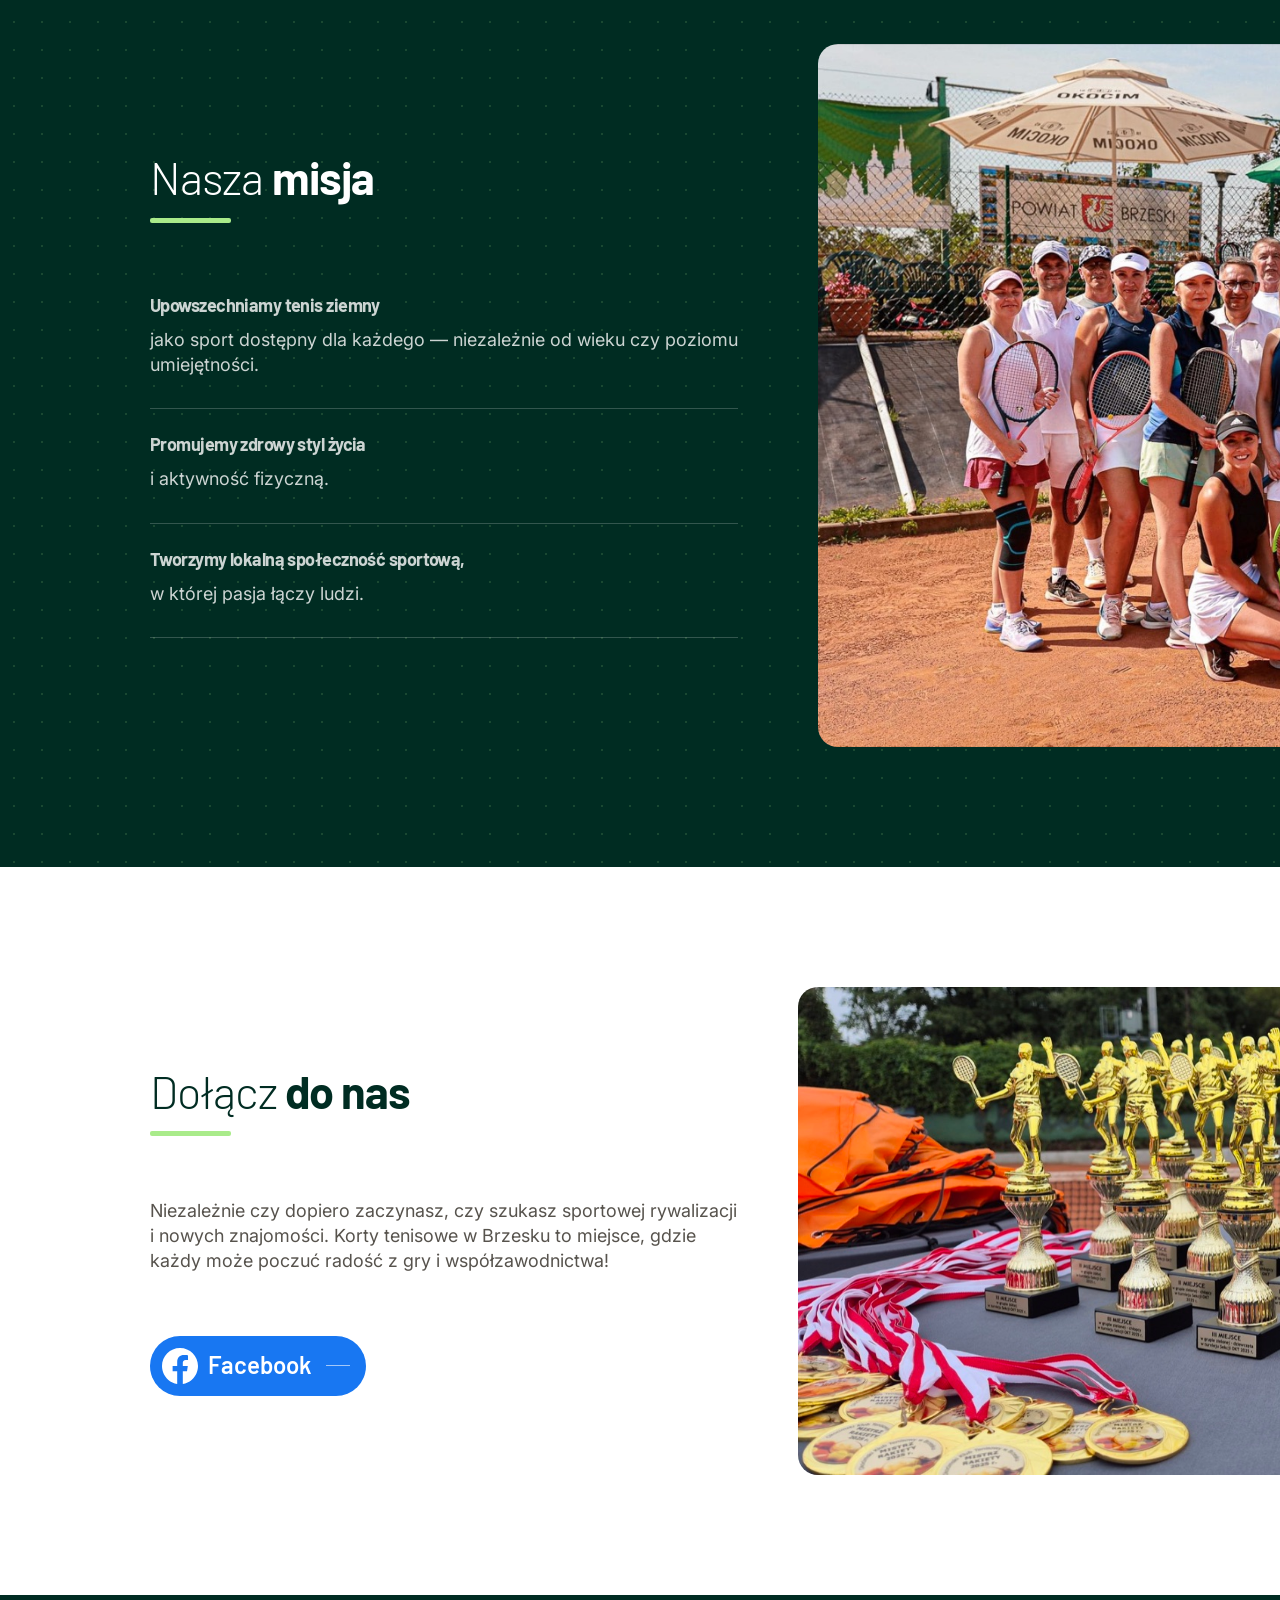
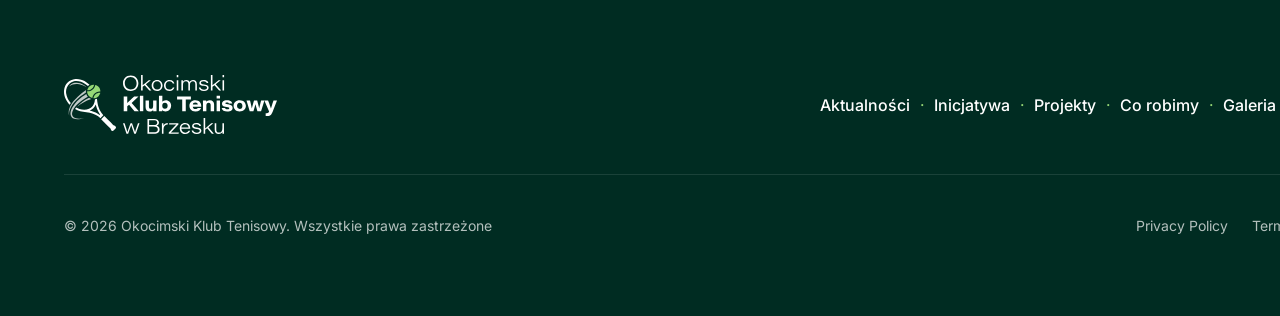
==== commit 88122a15: "add mobile responsive layout: hamburger nav, breakpoints for all pages, image overflow fix" ====
--- a/index.html
+++ b/index.html
@@ -74,6 +74,31 @@
     .dolacz__content { flex-shrink:0; width:588px; display:flex; flex-direction:column; gap:62px; }
     .dolacz__text { font-size:18px; line-height:1.4; color:var(--text-gray); }
     .dolacz__img { flex:1; height:488px; border-radius:20px; object-fit:cover; }
+    /* ── Mobile ── */
+    @media (max-width: 768px) {
+      .hero__body { padding: 40px 20px 60px; flex-direction: column; align-items: flex-start; gap: 36px; }
+      .hero__heading-top, .hero__heading-main { font-size: 48px; letter-spacing: -1px; }
+      .hero__heading-sub { font-size: 26px; }
+      .hero__video-card { display: none; }
+      .hero__scroll { display: none; }
+      .aktywna { flex-direction: column; gap: 36px; }
+      .aktywna__img { width: 100%; height: 240px; }
+      .event-card-main { flex-direction: column; height: auto; }
+      .event-card-main__img { width: 100%; height: 220px; }
+      .event-card-main__body { padding: 24px; }
+      .events-row { grid-template-columns: 1fr; }
+      .event-card-small { padding: 24px; }
+      .co-robimy { flex-direction: column; gap: 28px; }
+      .co-robimy__gallery { width: 100%; }
+      .co-robimy__img-top { height: 200px; }
+      .co-robimy__img-bottom { height: 130px; }
+      .misja { flex-direction: column; gap: 40px; }
+      .misja__content { width: 100%; }
+      .misja__image { width: 100%; height: 320px; }
+      .dolacz { flex-direction: column; gap: 32px; }
+      .dolacz__content { width: 100%; }
+      .dolacz__img { height: 260px; }
+    }
   </style>
 </head>
 <body>
@@ -108,6 +133,9 @@
         <img src="assets/images/instagram-icon.svg" alt="Instagram">
       </div>
     </div>
+    <button class="nav__hamburger" aria-label="Menu">
+      <span></span><span></span><span></span>
+    </button>
   </nav>
   <div class="hero__body">
     <div class="hero__content">
@@ -295,5 +323,6 @@
   </div>
 </footer>
 
+<script src="assets/js/nav.js"></script>
 </body>
 </html>
--- a/assets/css/style.css
+++ b/assets/css/style.css
@@ -22,7 +22,7 @@
   min-width: 1500px;
 }
 
-img { display: block; }
+img, video { display: block; max-width: 100%; }
 a { text-decoration: none; }
 
 /* ─── NAV ─── */
@@ -90,7 +90,7 @@
 .hero {
   position: relative;
   width: 100%;
-  min-height: 786px;
+  min-height: 580px;
   background: var(--green-dark);
   overflow: hidden;
 }
@@ -525,3 +525,158 @@
 .breadcrumb a:hover { color: #fff; }
 .breadcrumb__sep { color: rgba(255,255,255,.4); }
 .breadcrumb__current { color: rgba(255,255,255,.9); }
+
+/* ─── HAMBURGER (hidden on desktop) ─── */
+.nav__hamburger { display: none; }
+
+/* ═══════════════════════════════════════════════
+   MOBILE  —  max-width: 768px
+   ═══════════════════════════════════════════════ */
+@media (max-width: 768px) {
+  body { min-width: 0; overflow-x: hidden; }
+  img, video { max-width: 100%; height: auto; }
+
+  /* ── NAV — domyślny stan ── */
+  .nav {
+    padding: 16px 20px;
+    flex-wrap: nowrap;
+    align-items: center;
+  }
+  .nav__links { display: none; }
+  .nav__right  { display: none; }
+
+  .nav__hamburger {
+    display: flex;
+    flex-direction: column;
+    justify-content: center;
+    gap: 5px;
+    width: 40px;
+    height: 40px;
+    margin-left: auto;
+    flex-shrink: 0;
+    background: transparent;
+    border: none;
+    cursor: pointer;
+    padding: 6px;
+  }
+  .nav__hamburger span {
+    display: block;
+    width: 24px;
+    height: 2px;
+    background: #fff;
+    border-radius: 2px;
+    transition: transform .25s, opacity .25s;
+  }
+
+  /* ── NAV OPEN — cały nav staje się full-screen overlayem ── */
+  .nav--open {
+    position: fixed !important;
+    top: 0 !important;
+    left: 0 !important;
+    right: 0 !important;
+    bottom: 0 !important;
+    width: 100% !important;
+    max-width: 100vw !important;
+    background: var(--green-dark);
+    z-index: 999 !important;
+    flex-direction: row;
+    flex-wrap: wrap;
+    align-content: flex-start;
+    overflow-y: auto;
+    overflow-x: hidden;
+    padding: 16px 20px 40px;
+    gap: 0;
+    box-sizing: border-box;
+  }
+  /* Logo zostaje w flow, X zakotwiczony absolutnie w prawym górnym rogu */
+  .nav--open .nav__logo { flex: 0 0 auto; align-self: center; }
+  .nav--open .nav__hamburger {
+    position: absolute;
+    top: 16px;
+    right: 20px;
+    margin-left: 0;
+  }
+  /* Wiersz 2: linki */
+  .nav--open .nav__links {
+    order: 3;
+    display: flex !important;
+    flex-direction: column;
+    flex: 0 0 100%;
+    padding: 20px 0 0;
+    border-top: 1px solid rgba(255,255,255,.12);
+    margin-top: 16px;
+    gap: 0;
+  }
+  .nav--open .nav__links li { width: 100%; }
+  .nav--open .nav__links .nav__dot { display: none; }
+  .nav--open .nav__links a {
+    display: block;
+    padding: 15px 0;
+    font-size: 22px;
+    letter-spacing: 0;
+    border-bottom: 1px solid rgba(255,255,255,.08);
+    color: rgba(255,255,255,.7);
+  }
+  .nav--open .nav__links a.active,
+  .nav--open .nav__links a:hover { color: var(--green-accent); }
+  /* Wiersz 3: telefon + CTA + social */
+  .nav--open .nav__right {
+    order: 4;
+    display: flex !important;
+    flex: 0 0 100%;
+    flex-direction: column;
+    align-items: flex-start;
+    gap: 14px;
+    padding-top: 28px;
+    margin-top: 8px;
+    border-top: 1px solid rgba(255,255,255,.12);
+  }
+  .nav--open .nav__right .nav__phone span { font-size: 18px; }
+  .nav--open .nav__right .nav__social { display: flex; }
+
+  /* X animation */
+  .nav--open .nav__hamburger span:nth-child(1) { transform: translateY(7px) rotate(45deg); }
+  .nav--open .nav__hamburger span:nth-child(2) { opacity: 0; }
+  .nav--open .nav__hamburger span:nth-child(3) { transform: translateY(-7px) rotate(-45deg); }
+
+  /* ── HERO (index) ── */
+  .hero { min-height: 80svh; }
+
+  /* ── PAGE HERO (subpages) ── */
+  .page-hero { height: auto; min-height: 300px; }
+  .page-hero__content { padding: 0 20px 44px; }
+  .page-hero__title { font-size: 44px; letter-spacing: -.5px; }
+
+  /* ── SECTIONS ── */
+  .section { padding: 60px 20px; }
+  .section-divider { margin: 0 20px; }
+
+  /* ── TYPOGRAPHY ── */
+  .heading-xl { font-size: 30px; letter-spacing: -.3px; }
+  .heading-lg  { font-size: 26px; letter-spacing: -.3px; }
+  .heading-md  { font-size: 22px; }
+
+  /* ── FOOTER ── */
+  .footer { padding: 48px 20px; gap: 32px; }
+  .footer__top { flex-direction: column; align-items: flex-start; gap: 28px; }
+  .footer__nav { flex-direction: column; align-items: flex-start; gap: 0; }
+  .footer__nav .dot { display: none; }
+  .footer__nav a { display: block; padding: 8px 0; font-size: 15px; }
+  .footer__social { margin-top: 12px; }
+  .footer__credits { flex-direction: column; align-items: flex-start; gap: 12px; }
+  .footer__links { flex-wrap: wrap; gap: 16px; }
+
+  /* ── CARDS ── */
+  .cards-grid       { grid-template-columns: 1fr; }
+  .cards-grid--2    { grid-template-columns: 1fr; }
+
+  /* ── GALLERY GRID ── */
+  .gallery-grid { grid-template-columns: repeat(2, 1fr); }
+  .gallery-item--wide { grid-column: span 1; }
+  .gallery-item--tall { grid-row: span 1; aspect-ratio: 4/3; }
+  .gallery-item--tall img { height: 100%; }
+
+  /* ── FORM ── */
+  .form-grid { grid-template-columns: 1fr; }
+  .form-group--full { grid-column: 1; }
+}
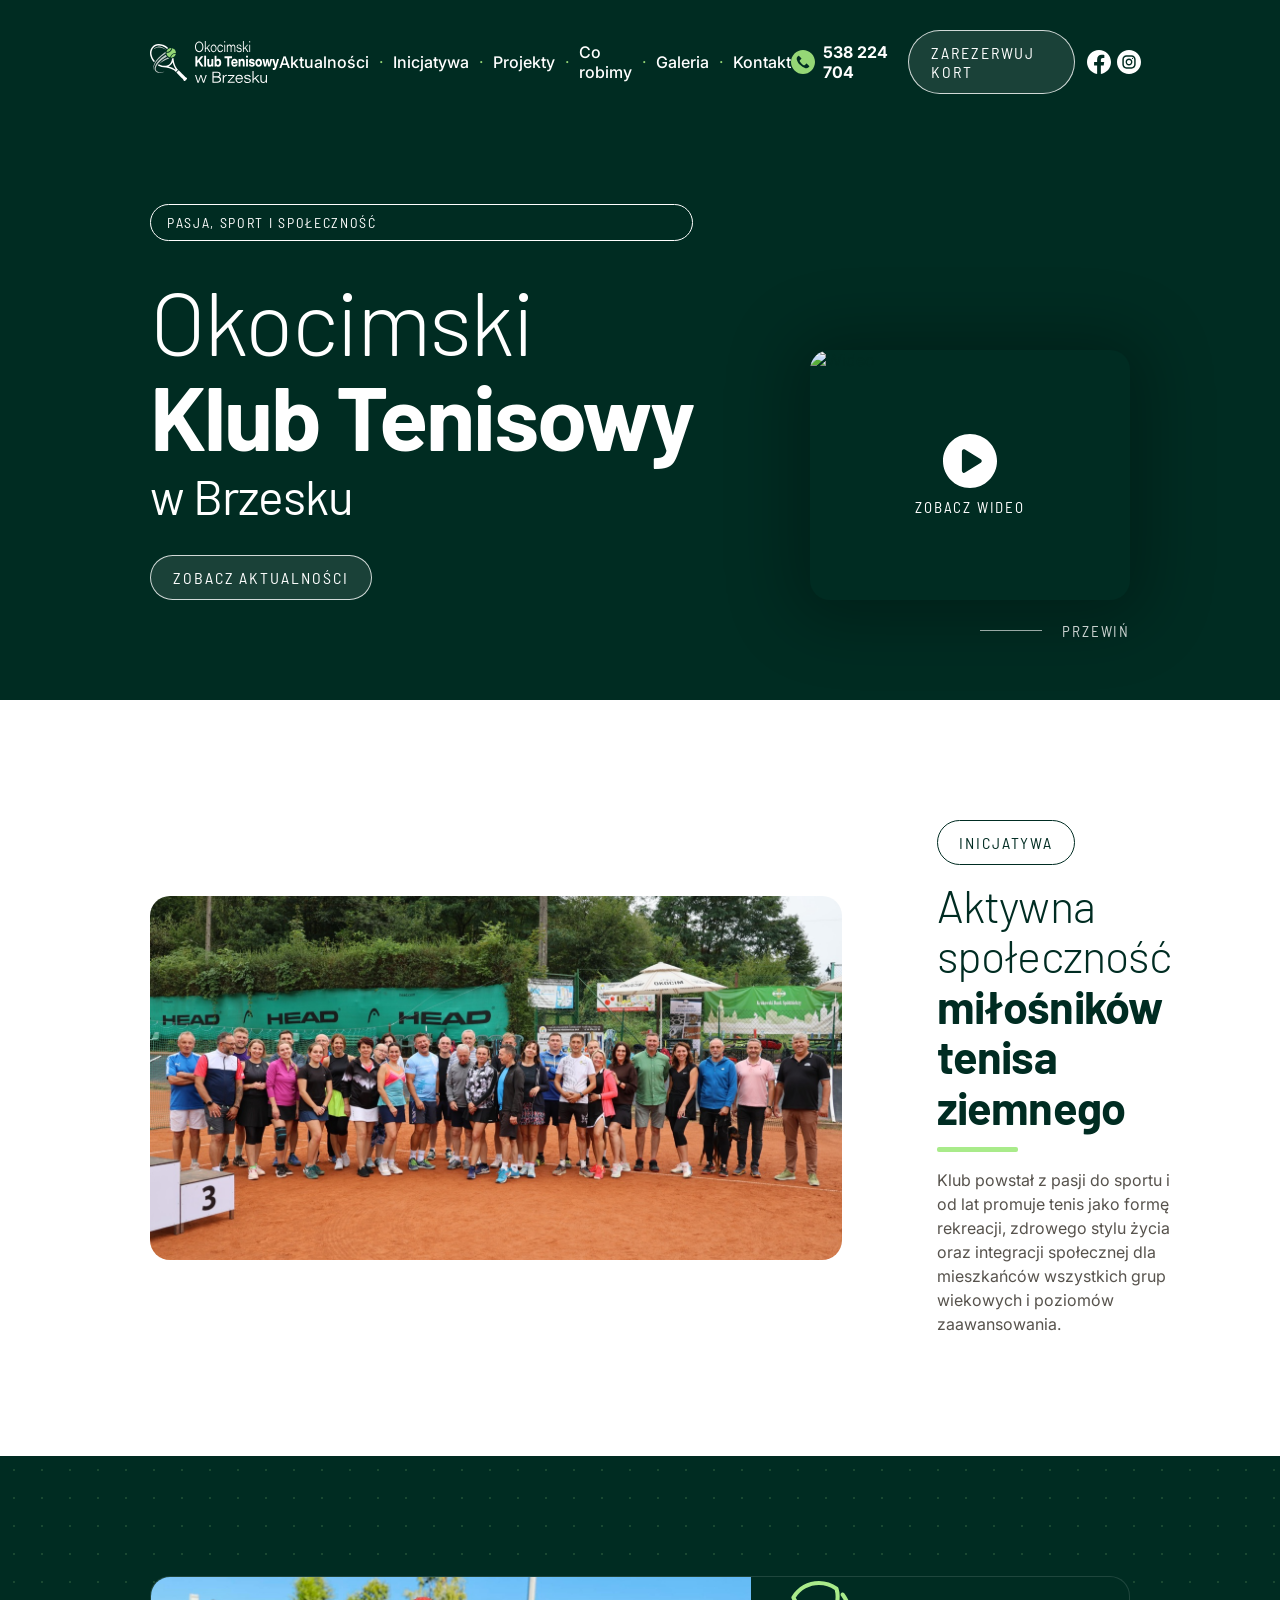
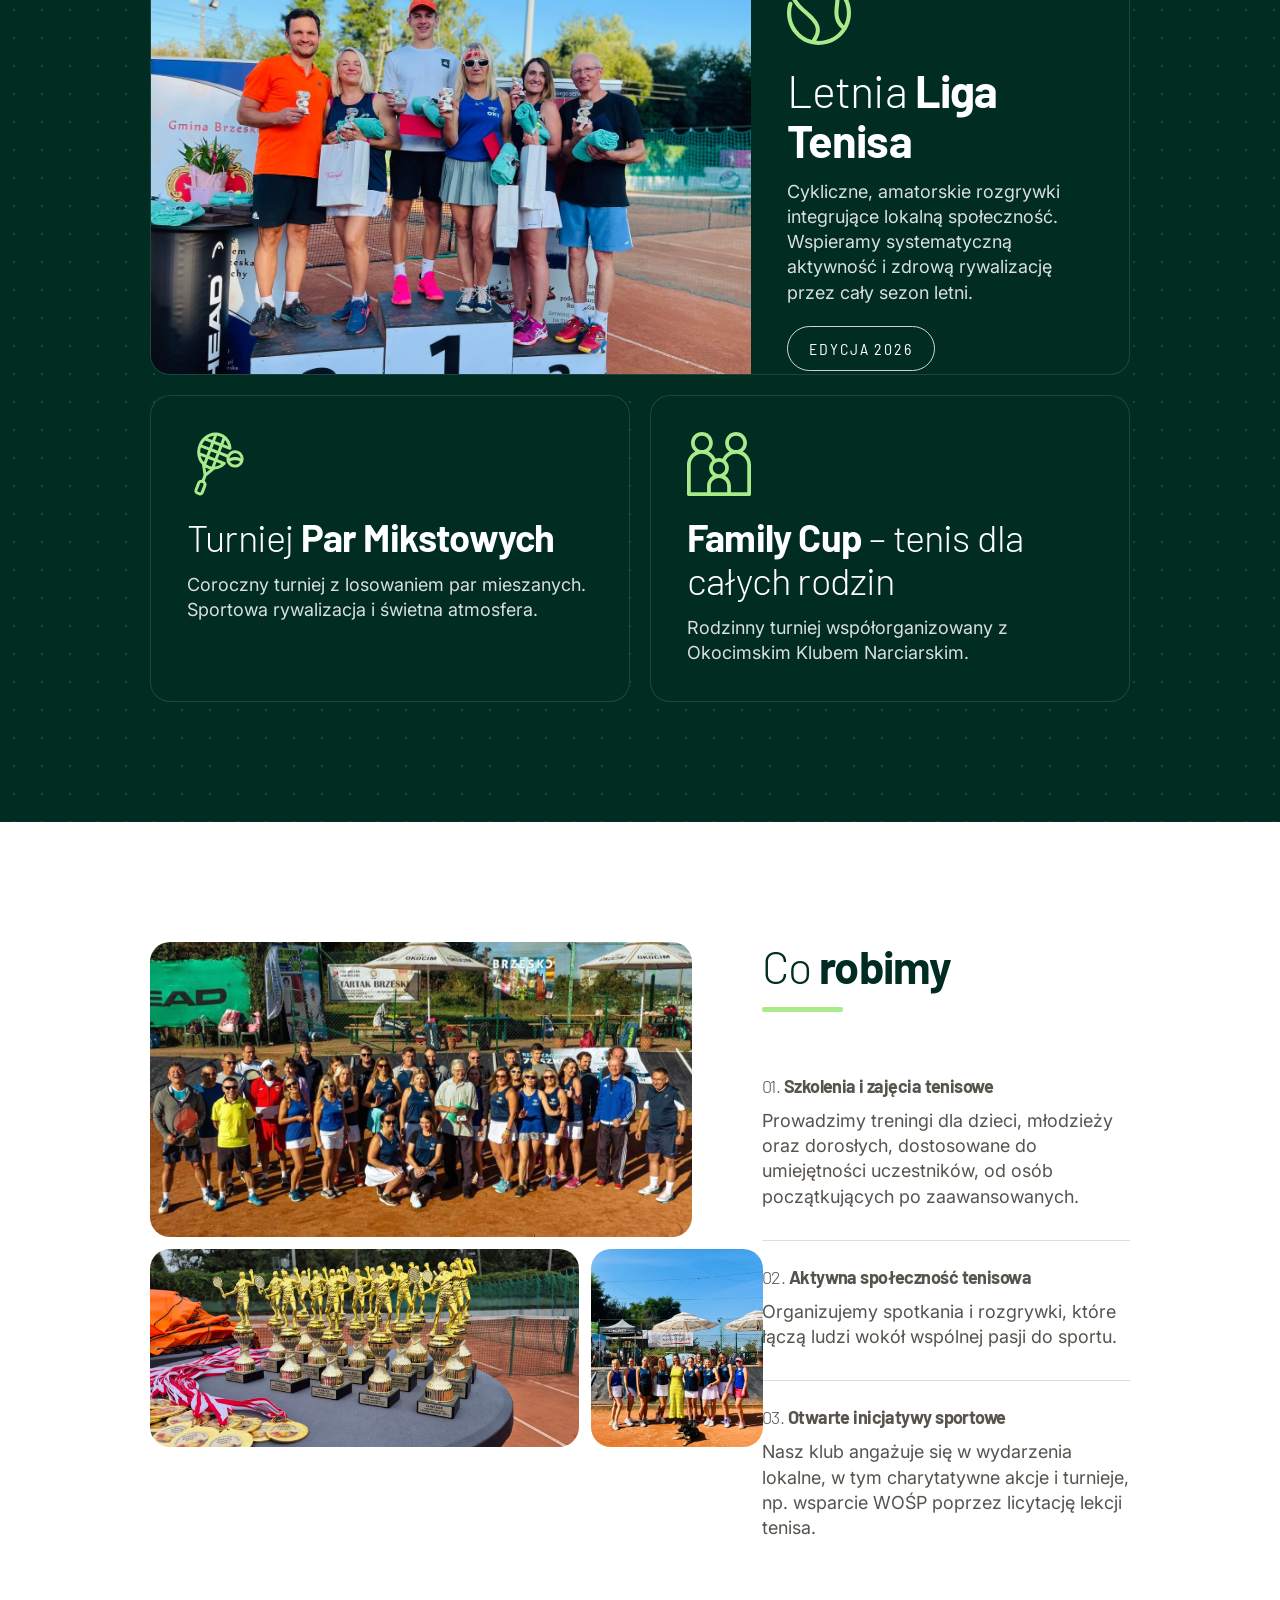
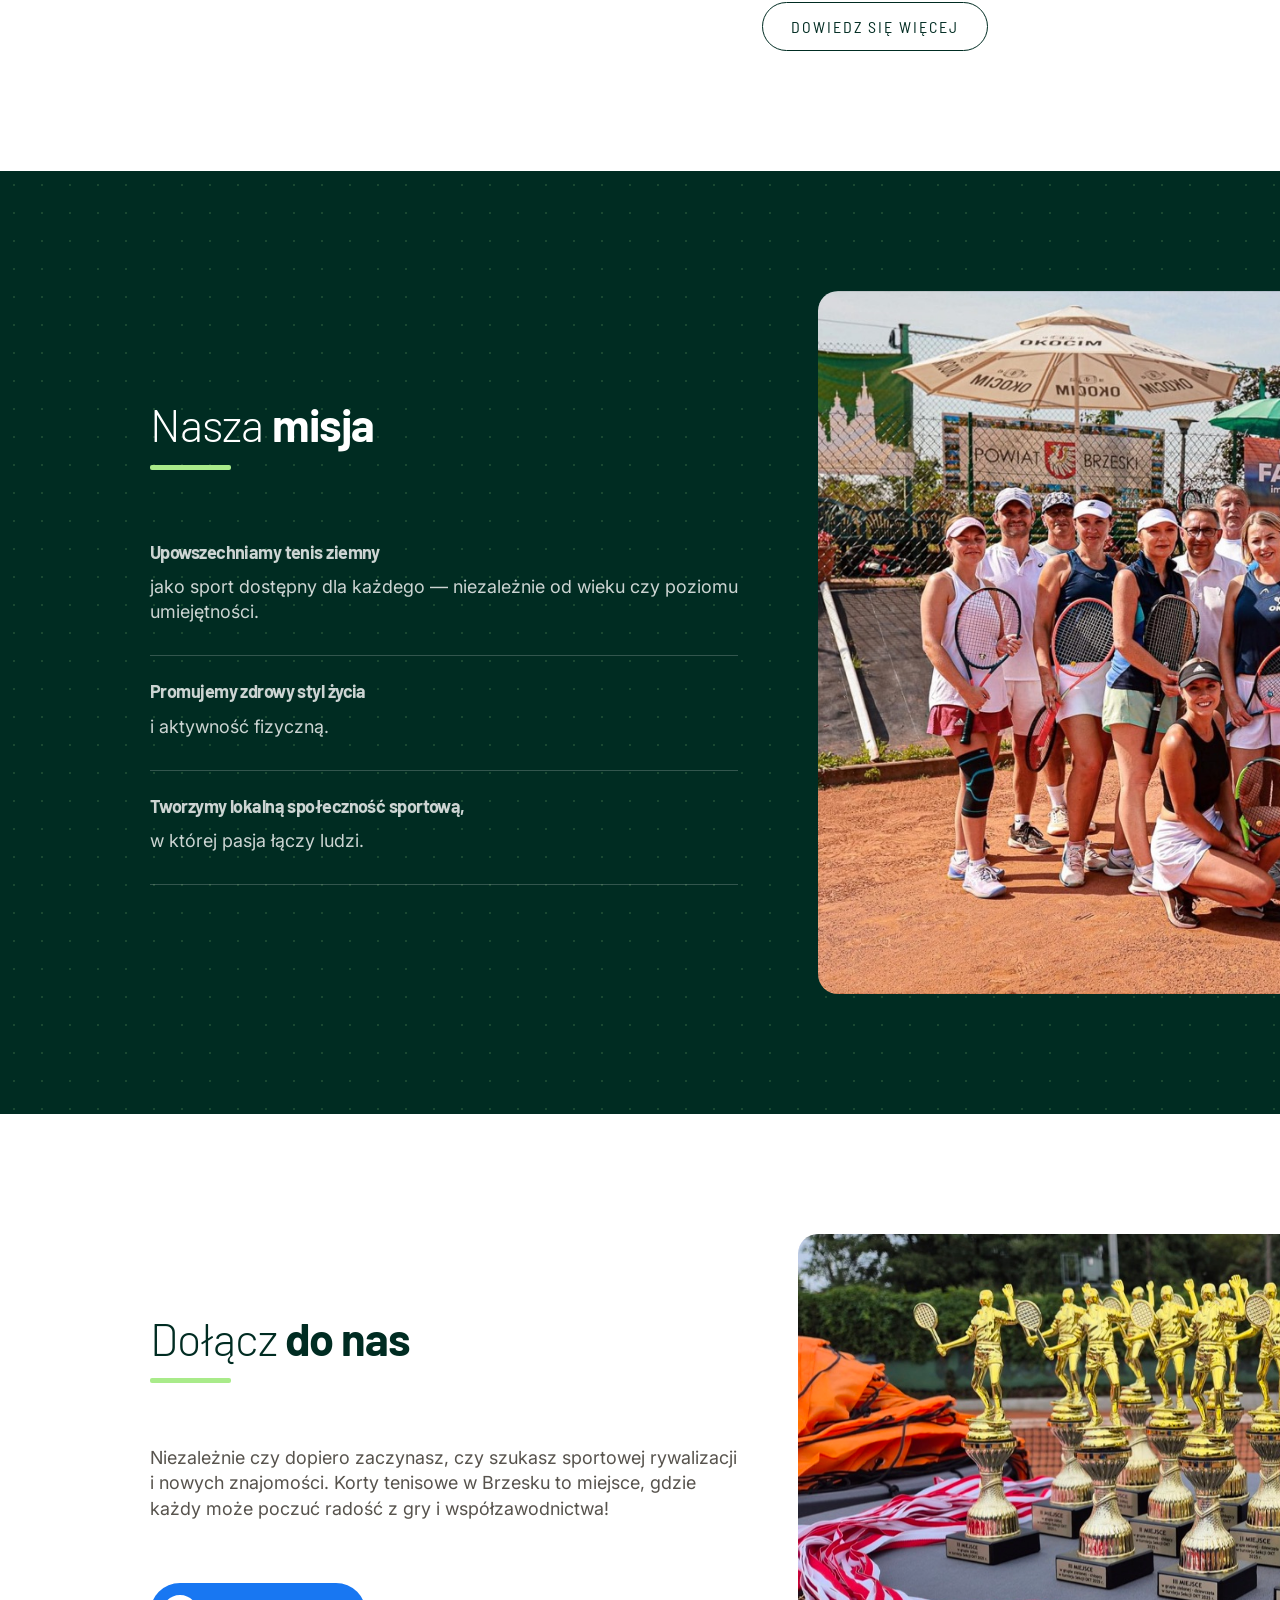
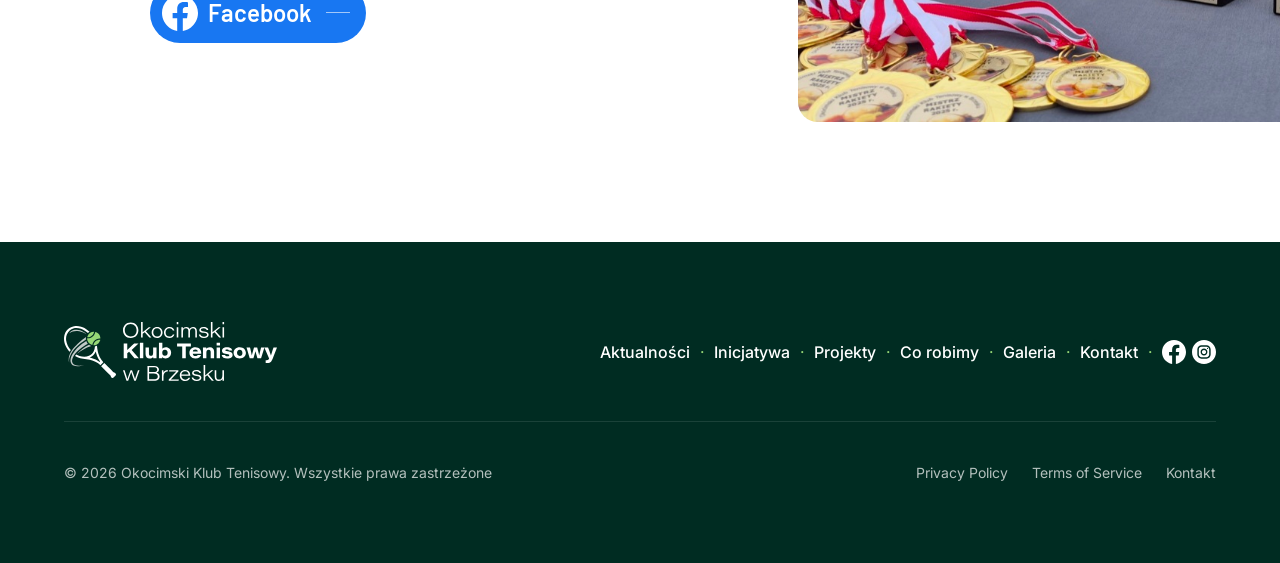
==== commit 4e100f47: "add mobile responsive version, optimize images and accessibility across all pages - full mobile nav " ====
--- a/index.html
+++ b/index.html
@@ -4,6 +4,14 @@
   <meta charset="UTF-8">
   <meta name="viewport" content="width=device-width, initial-scale=1.0">
   <title>Okocimski Klub Tenisowy w Brzesku</title>
+  <link rel="preconnect" href="https://fonts.googleapis.com">
+  <link rel="preconnect" href="https://fonts.gstatic.com" crossorigin>
+  <meta name="description" content="Okocimski Klub Tenisowy w Brzesku — szkolenia tenisowe, liga i turnieje dla dzieci, młodzieży i dorosłych. Zarezerwuj kort: 538 224 704.">
+  <meta property="og:type"        content="website">
+  <meta property="og:title"       content="Okocimski Klub Tenisowy w Brzesku">
+  <meta property="og:description" content="Okocimski Klub Tenisowy w Brzesku — szkolenia tenisowe, liga i turnieje dla dzieci, młodzieży i dorosłych. Zarezerwuj kort: 538 224 704.">
+  <meta property="og:image"       content="https://codeandpixelpl.github.io/okt-klub/assets/images/hero-bg.jpg">
+  <meta property="og:url"         content="https://codeandpixelpl.github.io/okt-klub/">
   <link rel="stylesheet" href="assets/css/style.css">
   <style>
     /* ── Hero ── */
@@ -105,7 +113,7 @@
 
 <!-- ═══ HERO ═══ -->
 <section class="hero">
-  <video class="hero__bg" src="assets/hero-video.mp4" autoplay muted loop playsinline></video>
+  <video class="hero__bg" src="assets/hero-video.mp4" autoplay muted loop playsinline poster="assets/images/hero-bg.jpg"></video>
   <nav class="nav">
     <a href="index.html" class="nav__logo">
       <img class="nav__logo-icon" src="assets/images/logo-icon.svg" alt="OKT">
@@ -140,11 +148,11 @@
   <div class="hero__body">
     <div class="hero__content">
       <span class="hero__badge">Pasja, Sport i Społeczność</span>
-      <div class="hero__heading">
+      <h1 class="hero__heading">
         <span class="hero__heading-top">Okocimski</span>
         <span class="hero__heading-main">Klub Tenisowy</span>
         <span class="hero__heading-sub">w Brzesku</span>
-      </div>
+      </h1>
       <a href="aktualnosci.html" class="btn-outline" style="width:fit-content;">Zobacz aktualności</a>
     </div>
     <div class="hero__video-card">
@@ -164,7 +172,7 @@
 <!-- ═══ AKTYWNA SPOŁECZNOŚĆ ═══ -->
 <section class="section">
   <div class="aktywna">
-    <img class="aktywna__img" src="assets/images/group-photo.jpg" alt="Społeczność tenisowa">
+    <img class="aktywna__img" src="assets/images/group-photo.jpg" alt="Społeczność tenisowa" loading="lazy">
     <div class="aktywna__content">
       <span class="badge-outline">Inicjatywa</span>
       <div>
@@ -180,7 +188,7 @@
 <section class="section section--dark section--dots">
   <div class="events-grid">
     <div class="event-card-main">
-      <img class="event-card-main__img" src="assets/images/liga-photo.jpg" alt="Liga Tenisa">
+      <img class="event-card-main__img" src="assets/images/liga-photo.jpg" alt="Liga Tenisa" loading="lazy">
       <div class="event-card-main__body">
         <img class="event-card-main__icon" src="assets/images/tennis-icon.svg" alt="">
         <div>
@@ -213,10 +221,10 @@
 <section class="section">
   <div class="co-robimy">
     <div class="co-robimy__gallery">
-      <img class="co-robimy__img-top" src="assets/images/co-robimy-1.jpg" alt="Szkolenia">
+      <img class="co-robimy__img-top" src="assets/images/co-robimy-1.jpg" alt="Szkolenia" loading="lazy">
       <div class="co-robimy__img-row">
-        <img class="co-robimy__img-bottom" src="assets/images/co-robimy-2.jpg" alt="Społeczność">
-        <img class="co-robimy__img-bottom" src="assets/images/co-robimy-3.jpg" alt="Inicjatywy">
+        <img class="co-robimy__img-bottom" src="assets/images/co-robimy-2.jpg" alt="Społeczność" loading="lazy">
+        <img class="co-robimy__img-bottom" src="assets/images/co-robimy-3.jpg" alt="Inicjatywy" loading="lazy">
       </div>
     </div>
     <div class="co-robimy__content">
@@ -266,7 +274,7 @@
         </div>
       </div>
     </div>
-    <img class="misja__image" src="assets/images/dolacz-photo.jpg" alt="Tenisistka">
+    <img class="misja__image" src="assets/images/dolacz-photo.jpg" alt="Tenisistka" loading="lazy">
   </div>
 </section>
 
@@ -285,7 +293,7 @@
         <span class="btn-facebook__arrow"></span>
       </a>
     </div>
-    <img class="dolacz__img" src="assets/images/co-robimy-2.jpg" alt="Klub tenisowy Brzesko">
+    <img class="dolacz__img" src="assets/images/co-robimy-2.jpg" alt="Klub tenisowy Brzesko" loading="lazy">
   </div>
 </section>
 
--- a/assets/css/style.css
+++ b/assets/css/style.css
@@ -19,7 +19,7 @@
   font-family: 'Inter', sans-serif;
   background: #fff;
   color: var(--green-dark);
-  min-width: 1500px;
+  min-width: 320px;
 }
 
 img, video { display: block; max-width: 100%; }
@@ -679,4 +679,5 @@
   /* ── FORM ── */
   .form-grid { grid-template-columns: 1fr; }
   .form-group--full { grid-column: 1; }
-}
+  .form-group--full .btn-primary { width: 100%; justify-content: center; padding: 14px 24px; font-size: 15px; }
+}
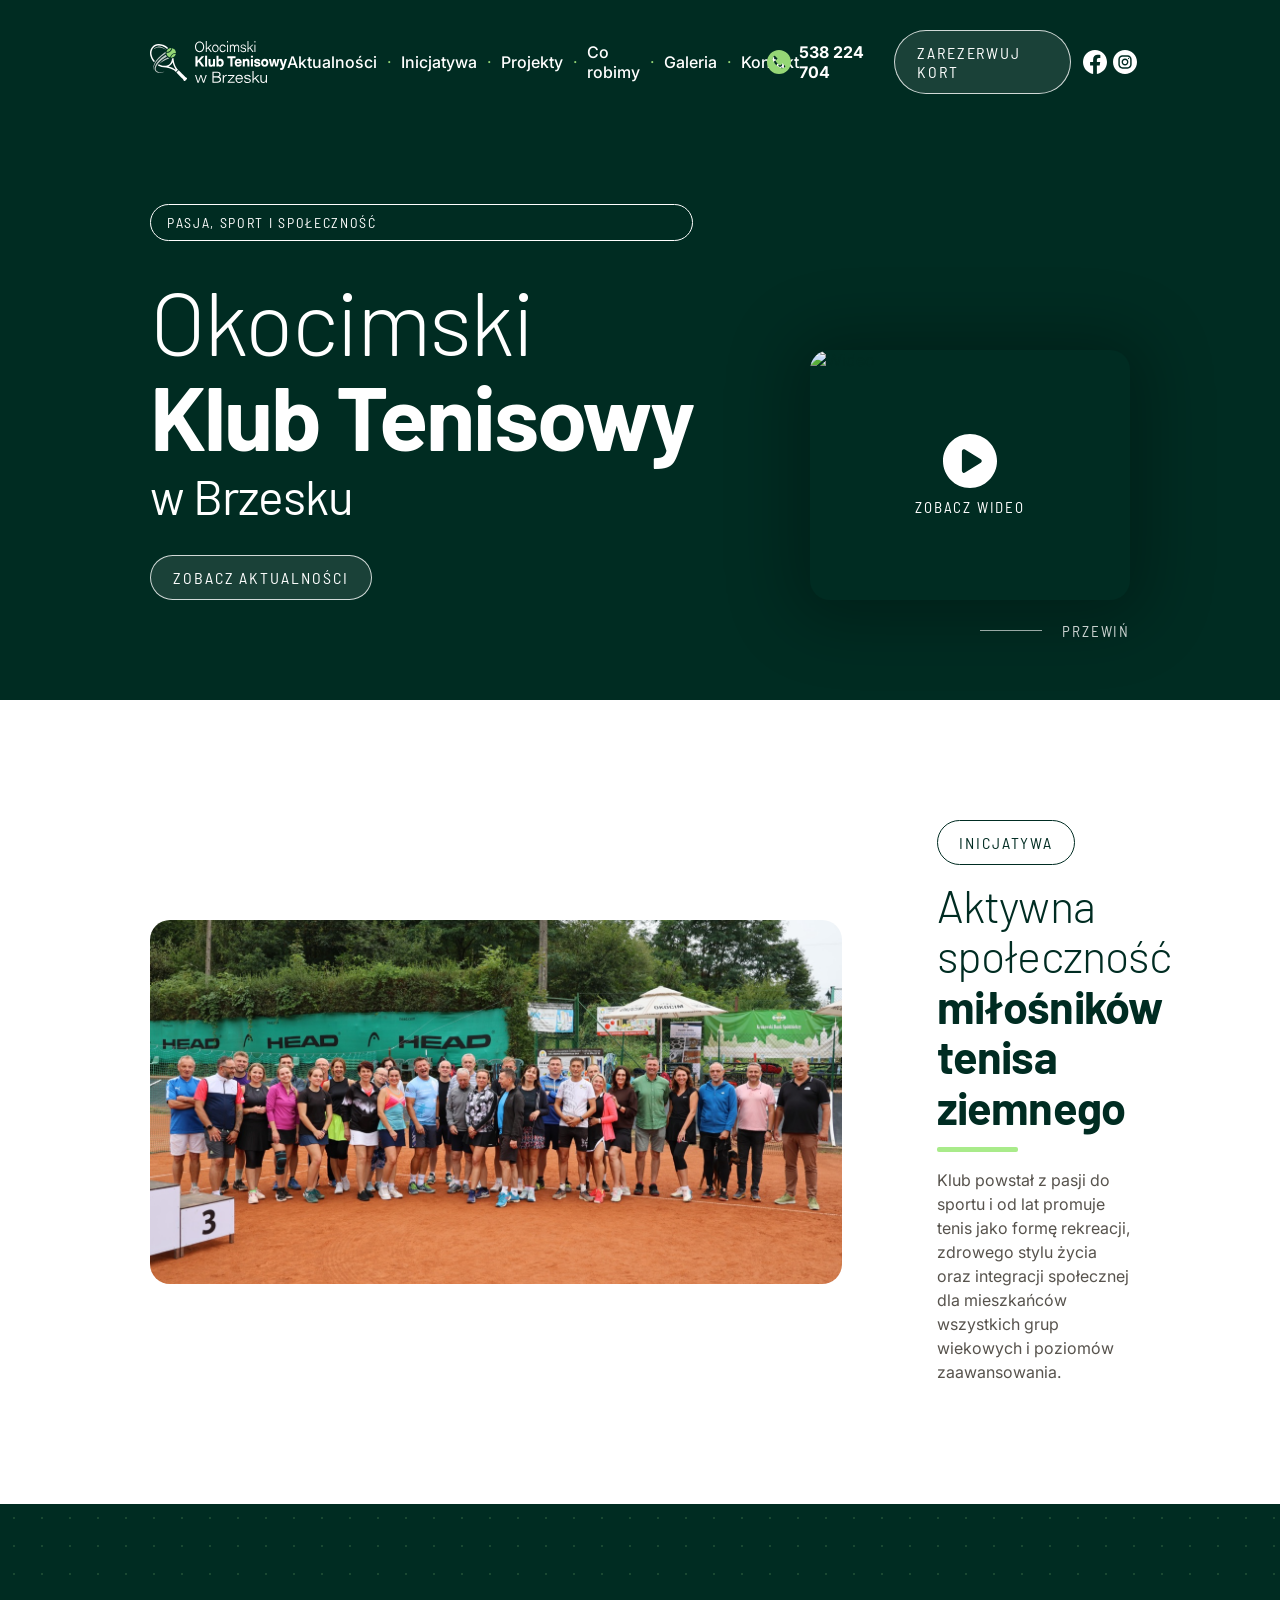
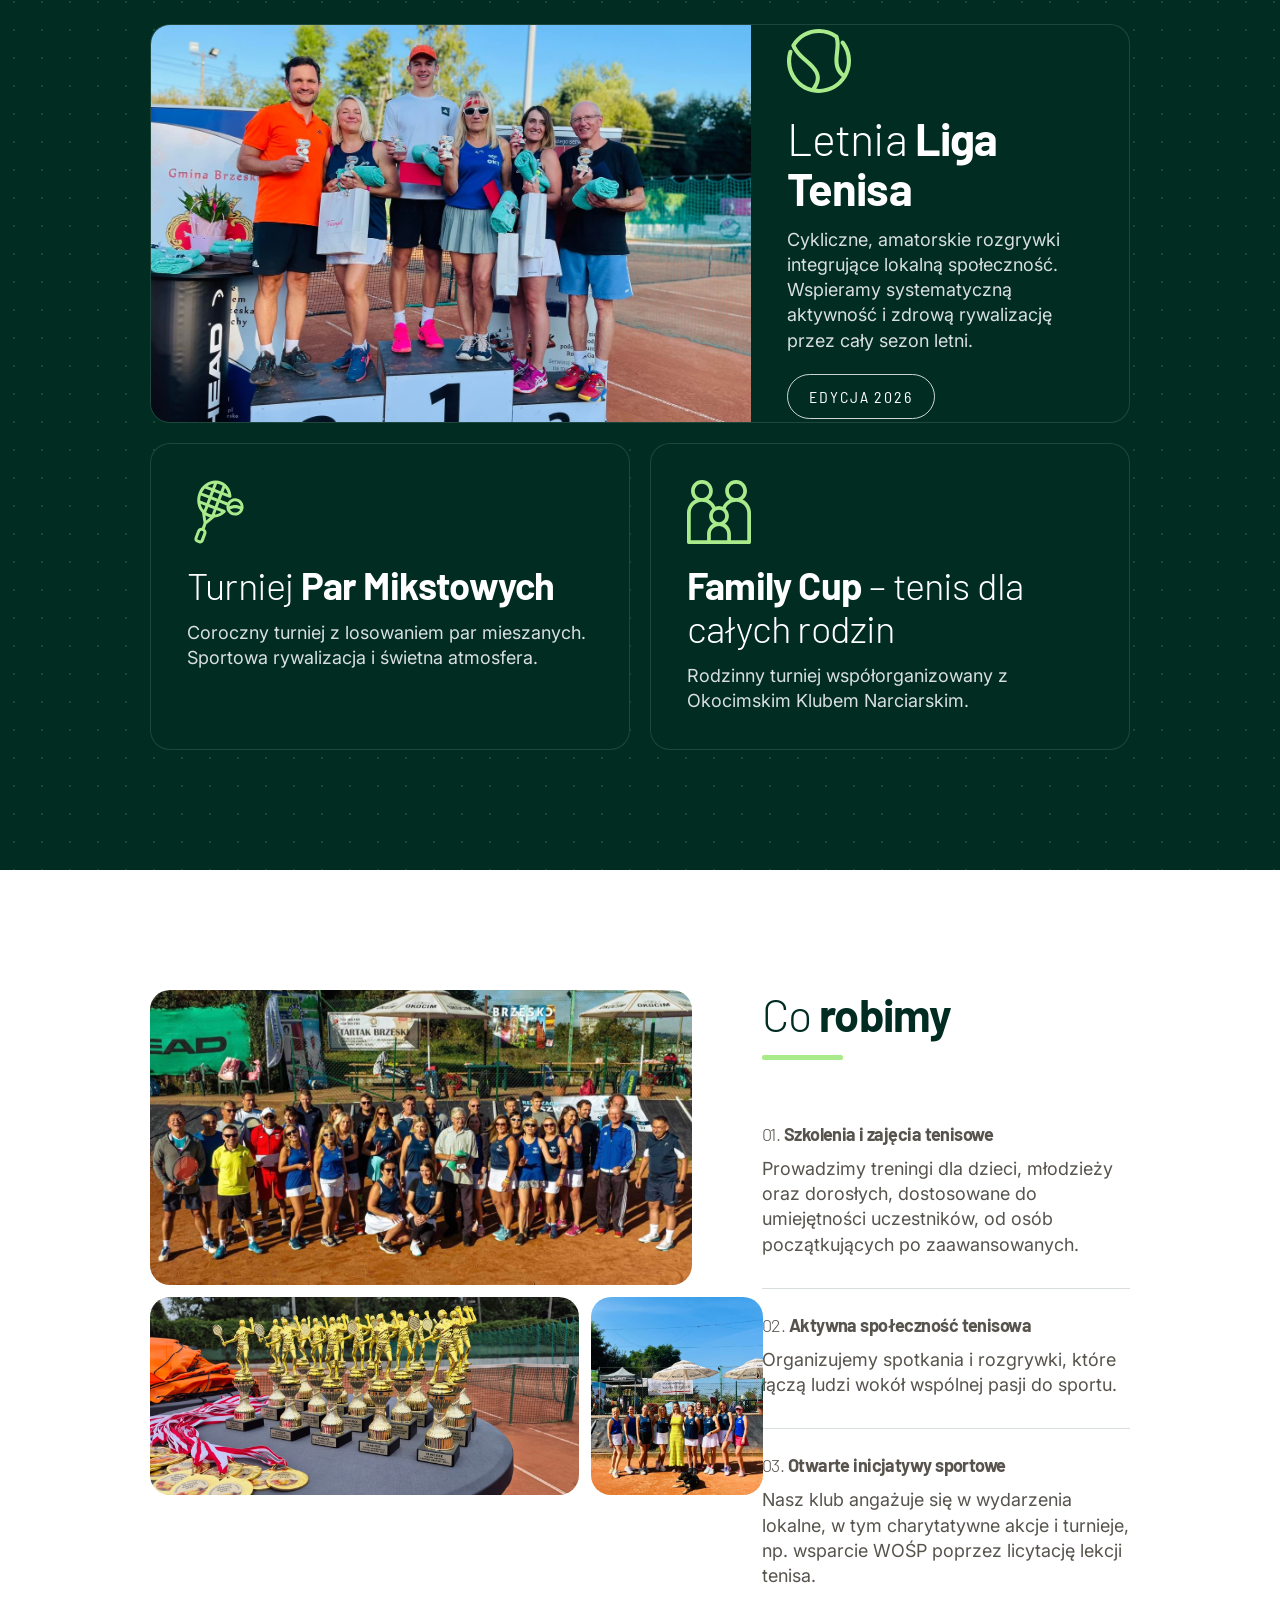
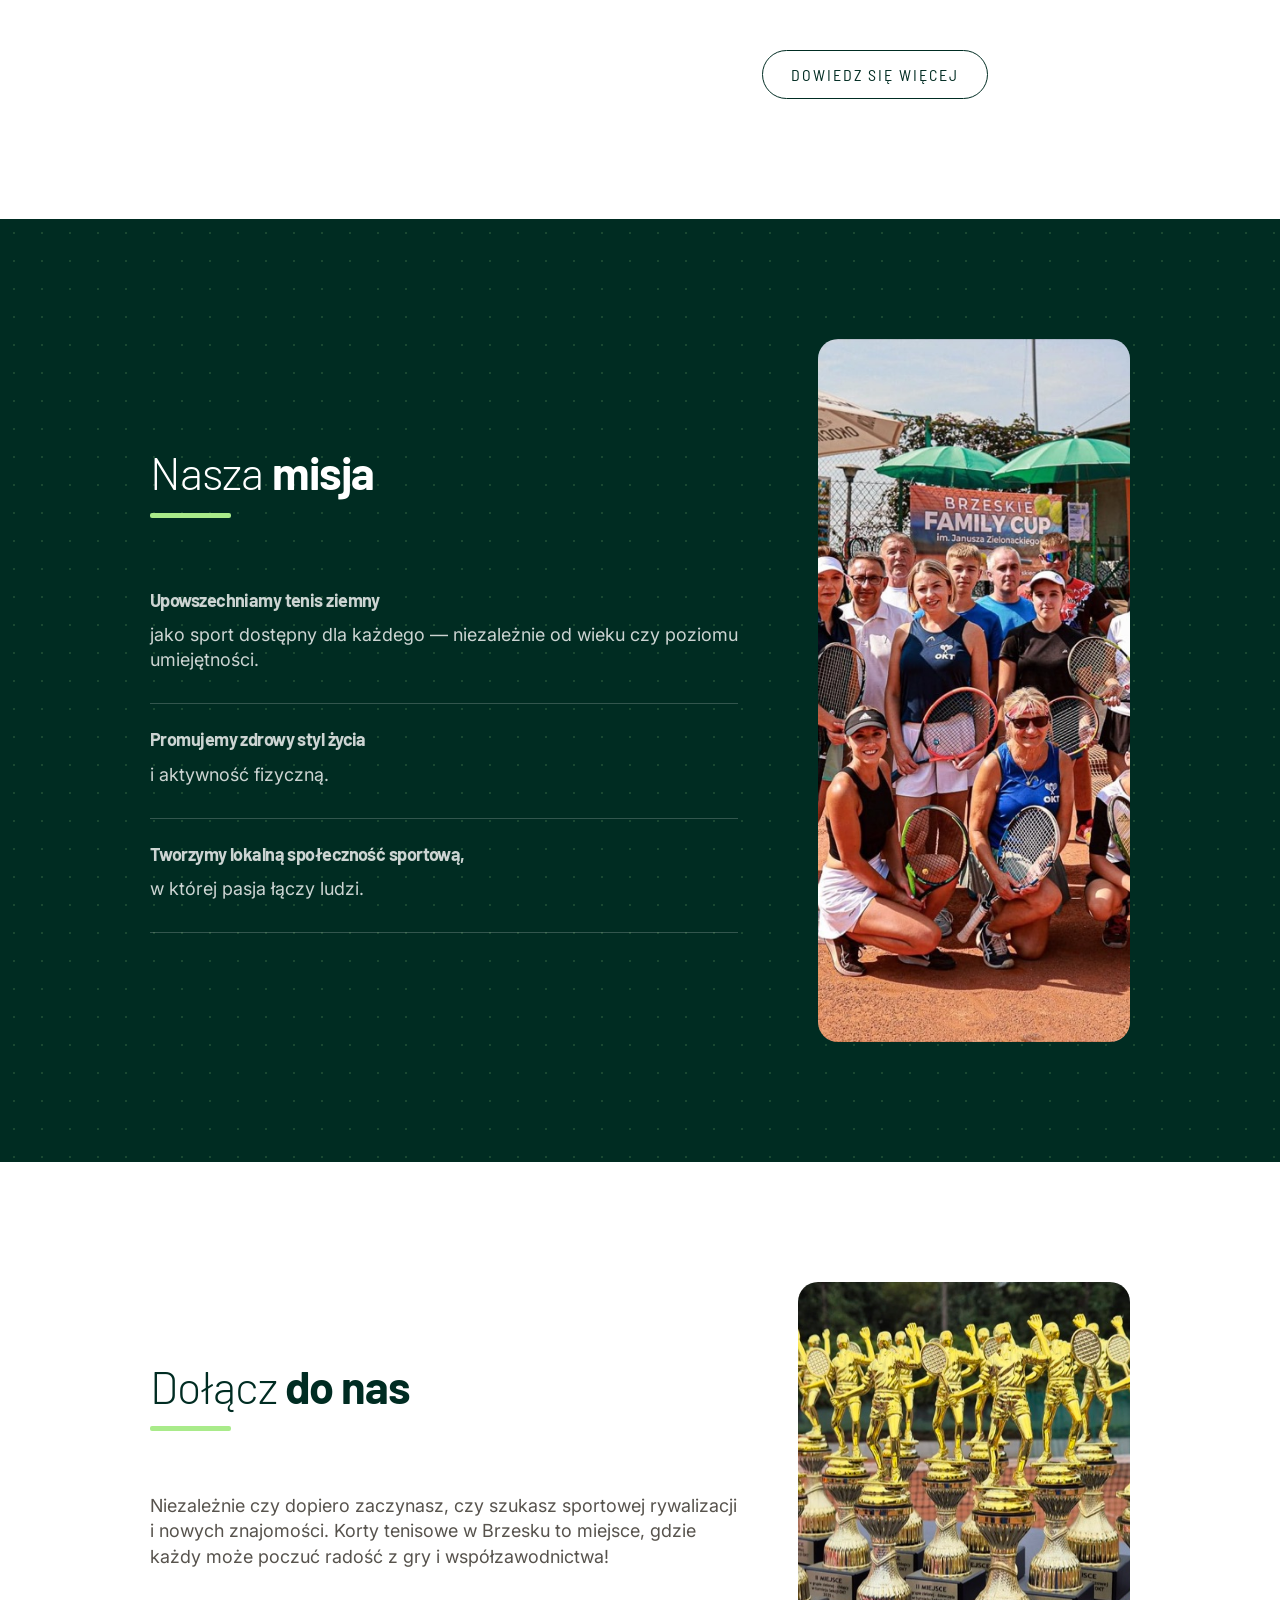
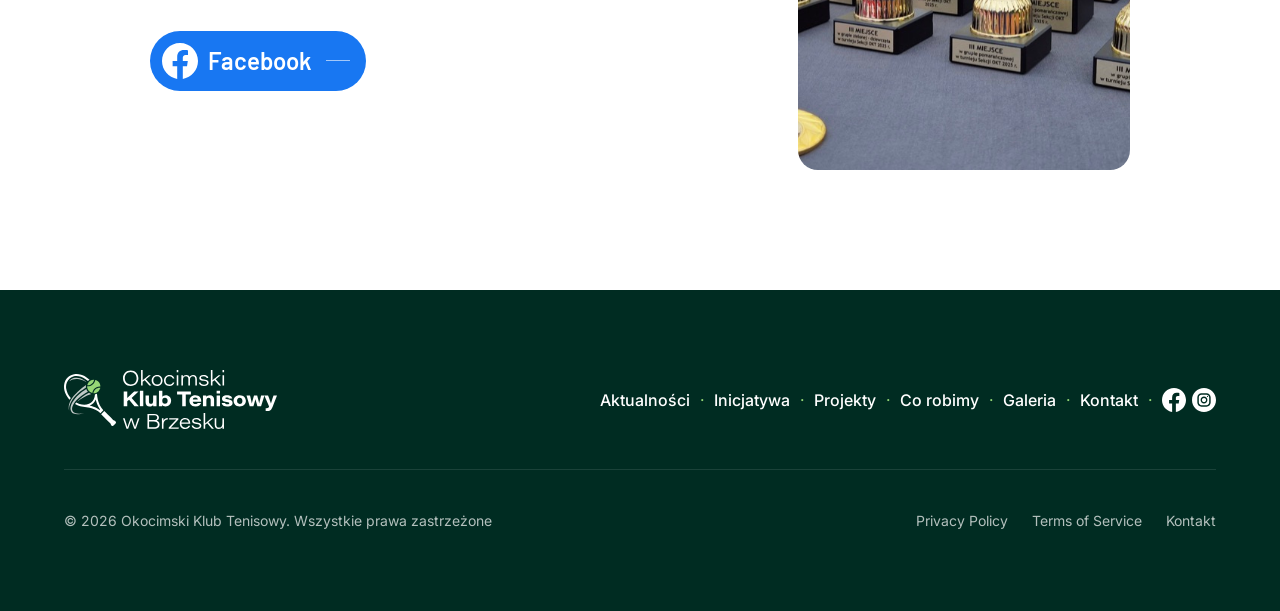
==== commit 1daed7cf: "Popraw responsywności zdjęć" ====
--- a/index.html
+++ b/index.html
@@ -45,12 +45,12 @@
     /* ── Aktywna ── */
     .aktywna { display:flex; gap:95px; align-items:center; }
     .aktywna__img { flex-shrink:0; width:692px; height:364px; border-radius:20px; object-fit:cover; }
-    .aktywna__content { flex:1; display:flex; flex-direction:column; gap:16px; }
+    .aktywna__content { flex:1; min-width:0; display:flex; flex-direction:column; gap:16px; }
     /* ── Events ── */
     .events-grid { display:flex; flex-direction:column; gap:20px; position:relative; z-index:2; }
     .event-card-main { display:flex; gap:36px; align-items:center; background:var(--green-dark); border:1px solid rgba(255,255,255,.12); border-radius:20px; overflow:hidden; height:399px; }
     .event-card-main__img { width:600px; height:100%; object-fit:cover; flex-shrink:0; }
-    .event-card-main__body { flex:1; display:flex; flex-direction:column; gap:21px; align-items:flex-start; padding-right:36px; }
+    .event-card-main__body { flex:1; min-width:0; display:flex; flex-direction:column; gap:21px; align-items:flex-start; padding-right:36px; }
     .event-card-main__icon { width:64px; height:64px; }
     .events-row { display:grid; grid-template-columns:1fr 1fr; gap:20px; }
     .event-card-small { background:var(--green-dark); border:1px solid rgba(255,255,255,.12); border-radius:20px; padding:36px; display:flex; flex-direction:column; gap:21px; }
@@ -61,7 +61,7 @@
     .co-robimy__img-top { width:100%; height:295px; border-radius:20px; object-fit:cover; }
     .co-robimy__img-row { display:flex; gap:12px; }
     .co-robimy__img-bottom { flex:1; height:198px; border-radius:20px; object-fit:cover; }
-    .co-robimy__content { flex:1; display:flex; flex-direction:column; gap:62px; }
+    .co-robimy__content { flex:1; min-width:0; display:flex; flex-direction:column; gap:62px; }
     .co-robimy__list { display:flex; flex-direction:column; gap:24px; }
     .co-robimy__item { display:flex; flex-direction:column; gap:9px; padding-bottom:31px; border-bottom:1px solid rgba(0,44,34,.15); }
     .co-robimy__item:last-child { border-bottom:none; padding-bottom:0; }
@@ -71,7 +71,7 @@
     .co-robimy__item p { font-size:18px; line-height:1.4; color:var(--text-gray); }
     /* ── Misja ── */
     .misja { display:flex; align-items:center; gap:80px; position:relative; z-index:2; }
-    .misja__content { flex:0 0 auto; width:588px; display:flex; flex-direction:column; gap:70px; }
+    .misja__content { flex:0 0 auto; width:588px; max-width:100%; display:flex; flex-direction:column; gap:70px; }
     .misja__list { display:flex; flex-direction:column; gap:23px; }
     .misja__item { display:flex; flex-direction:column; gap:9px; padding-bottom:31px; border-bottom:1px solid rgba(255,255,255,.2); }
     .misja__item-title { font-family:'Barlow',sans-serif; font-weight:700; font-size:28px; line-height:1.1; letter-spacing:-.56px; color:#fff; }
@@ -79,7 +79,7 @@
     .misja__image { flex:1; height:703px; border-radius:20px; object-fit:cover; object-position:center top; }
     /* ── Dołącz ── */
     .dolacz { display:flex; align-items:center; justify-content:space-between; gap:60px; }
-    .dolacz__content { flex-shrink:0; width:588px; display:flex; flex-direction:column; gap:62px; }
+    .dolacz__content { flex-shrink:0; width:588px; max-width:100%; display:flex; flex-direction:column; gap:62px; }
     .dolacz__text { font-size:18px; line-height:1.4; color:var(--text-gray); }
     .dolacz__img { flex:1; height:488px; border-radius:20px; object-fit:cover; }
     /* ── Mobile ── */
@@ -98,8 +98,9 @@
       .event-card-small { padding: 24px; }
       .co-robimy { flex-direction: column; gap: 28px; }
       .co-robimy__gallery { width: 100%; }
+      .co-robimy__img-row { flex-direction: column; }
       .co-robimy__img-top { height: 200px; }
-      .co-robimy__img-bottom { height: 130px; }
+      .co-robimy__img-bottom { width: 100%; height: 180px; }
       .misja { flex-direction: column; gap: 40px; }
       .misja__content { width: 100%; }
       .misja__image { width: 100%; height: 320px; }
--- a/assets/css/style.css
+++ b/assets/css/style.css
@@ -5,6 +5,12 @@
 @import url('https://fonts.googleapis.com/css2?family=Barlow:wght@300;400;600;700&family=Barlow+Semi+Condensed:wght@400;600&family=Inter:wght@400;500;700&display=swap');
 
 *, *::before, *::after { box-sizing: border-box; margin: 0; padding: 0; }
+
+html, body {
+  width: 100%;
+  max-width: 100%;
+  overflow-x: clip;
+}
 
 :root {
   --green-dark:    #002c22;
@@ -23,6 +29,7 @@
 }
 
 img, video { display: block; max-width: 100%; }
+img { height: auto; }
 a { text-decoration: none; }
 
 /* ─── NAV ─── */
@@ -33,6 +40,8 @@
   padding: 30px 150px;
   position: relative;
   z-index: 10;
+  width: 100%;
+  max-width: 100%;
 }
 .nav__logo {
   display: flex;
@@ -49,6 +58,7 @@
   align-items: center;
   gap: 10px;
   list-style: none;
+  min-width: 0;
 }
 .nav__links a {
   font-family: 'Inter', sans-serif;
@@ -62,7 +72,7 @@
 .nav__links a.active { color: var(--green-accent); }
 .nav__dot { color: var(--green-dot); font-size: 16px; }
 
-.nav__right { display: flex; align-items: center; gap: 12px; }
+.nav__right { display: flex; align-items: center; gap: 12px; min-width: 0; }
 .nav__phone { display: flex; align-items: center; gap: 8px; }
 .nav__phone img { width: 24px; height: 24px; }
 .nav__phone span { font-weight: 700; font-size: 16px; color: #fff; }
@@ -320,11 +330,15 @@
   display: flex;
   flex-direction: column;
   gap: 40px;
+  width: 100%;
+  max-width: 100%;
 }
 .footer__top {
   display: flex;
   align-items: center;
   justify-content: space-between;
+  gap: 24px;
+  min-width: 0;
 }
 .footer__logo {
   display: flex;
@@ -340,6 +354,7 @@
   align-items: center;
   gap: 10px;
   flex-wrap: wrap;
+  min-width: 0;
 }
 .footer__nav a {
   font-family: 'Inter', sans-serif;
@@ -362,9 +377,11 @@
   display: flex;
   align-items: center;
   justify-content: space-between;
+  gap: 24px;
+  min-width: 0;
 }
 .footer__copy { font-size: 14px; line-height: 1.5; color: rgba(255,255,255,.7); }
-.footer__links { display: flex; gap: 24px; }
+.footer__links { display: flex; gap: 24px; flex-wrap: wrap; min-width: 0; }
 .footer__links a { font-size: 14px; line-height: 1.5; color: rgba(255,255,255,.7); }
 .footer__links a:hover { color: #fff; }
 
@@ -461,6 +478,19 @@
   grid-template-columns: 1fr 1fr;
   gap: 20px;
 }
+
+.section > *,
+.section > * > *,
+.card,
+.card__body,
+.cards-grid,
+.cards-grid--2,
+.gallery-grid,
+.form-grid,
+.footer__top > *,
+.footer__credits > * {
+  min-width: 0;
+}
 .form-group { display: flex; flex-direction: column; gap: 8px; }
 .form-group--full { grid-column: 1 / -1; }
 .form-label {
@@ -541,7 +571,12 @@
     padding: 16px 20px;
     flex-wrap: nowrap;
     align-items: center;
-  }
+    gap: 16px;
+  }
+  .nav__logo { min-width: 0; }
+  .nav__logo-text { min-width: 0; }
+  .nav__logo-name { width: min(109px, 100%); }
+  .nav__logo-city { width: min(72px, 100%); }
   .nav__links { display: none; }
   .nav__right  { display: none; }
 
@@ -646,6 +681,7 @@
   .page-hero { height: auto; min-height: 300px; }
   .page-hero__content { padding: 0 20px 44px; }
   .page-hero__title { font-size: 44px; letter-spacing: -.5px; }
+  .breadcrumb { flex-wrap: wrap; }
 
   /* ── SECTIONS ── */
   .section { padding: 60px 20px; }
@@ -665,6 +701,15 @@
   .footer__social { margin-top: 12px; }
   .footer__credits { flex-direction: column; align-items: flex-start; gap: 12px; }
   .footer__links { flex-wrap: wrap; gap: 16px; }
+  .btn-outline,
+  .btn-outline-dark,
+  .btn-outline-white,
+  .btn-primary,
+  .btn-facebook {
+    max-width: 100%;
+    white-space: normal;
+    text-align: center;
+  }
 
   /* ── CARDS ── */
   .cards-grid       { grid-template-columns: 1fr; }
